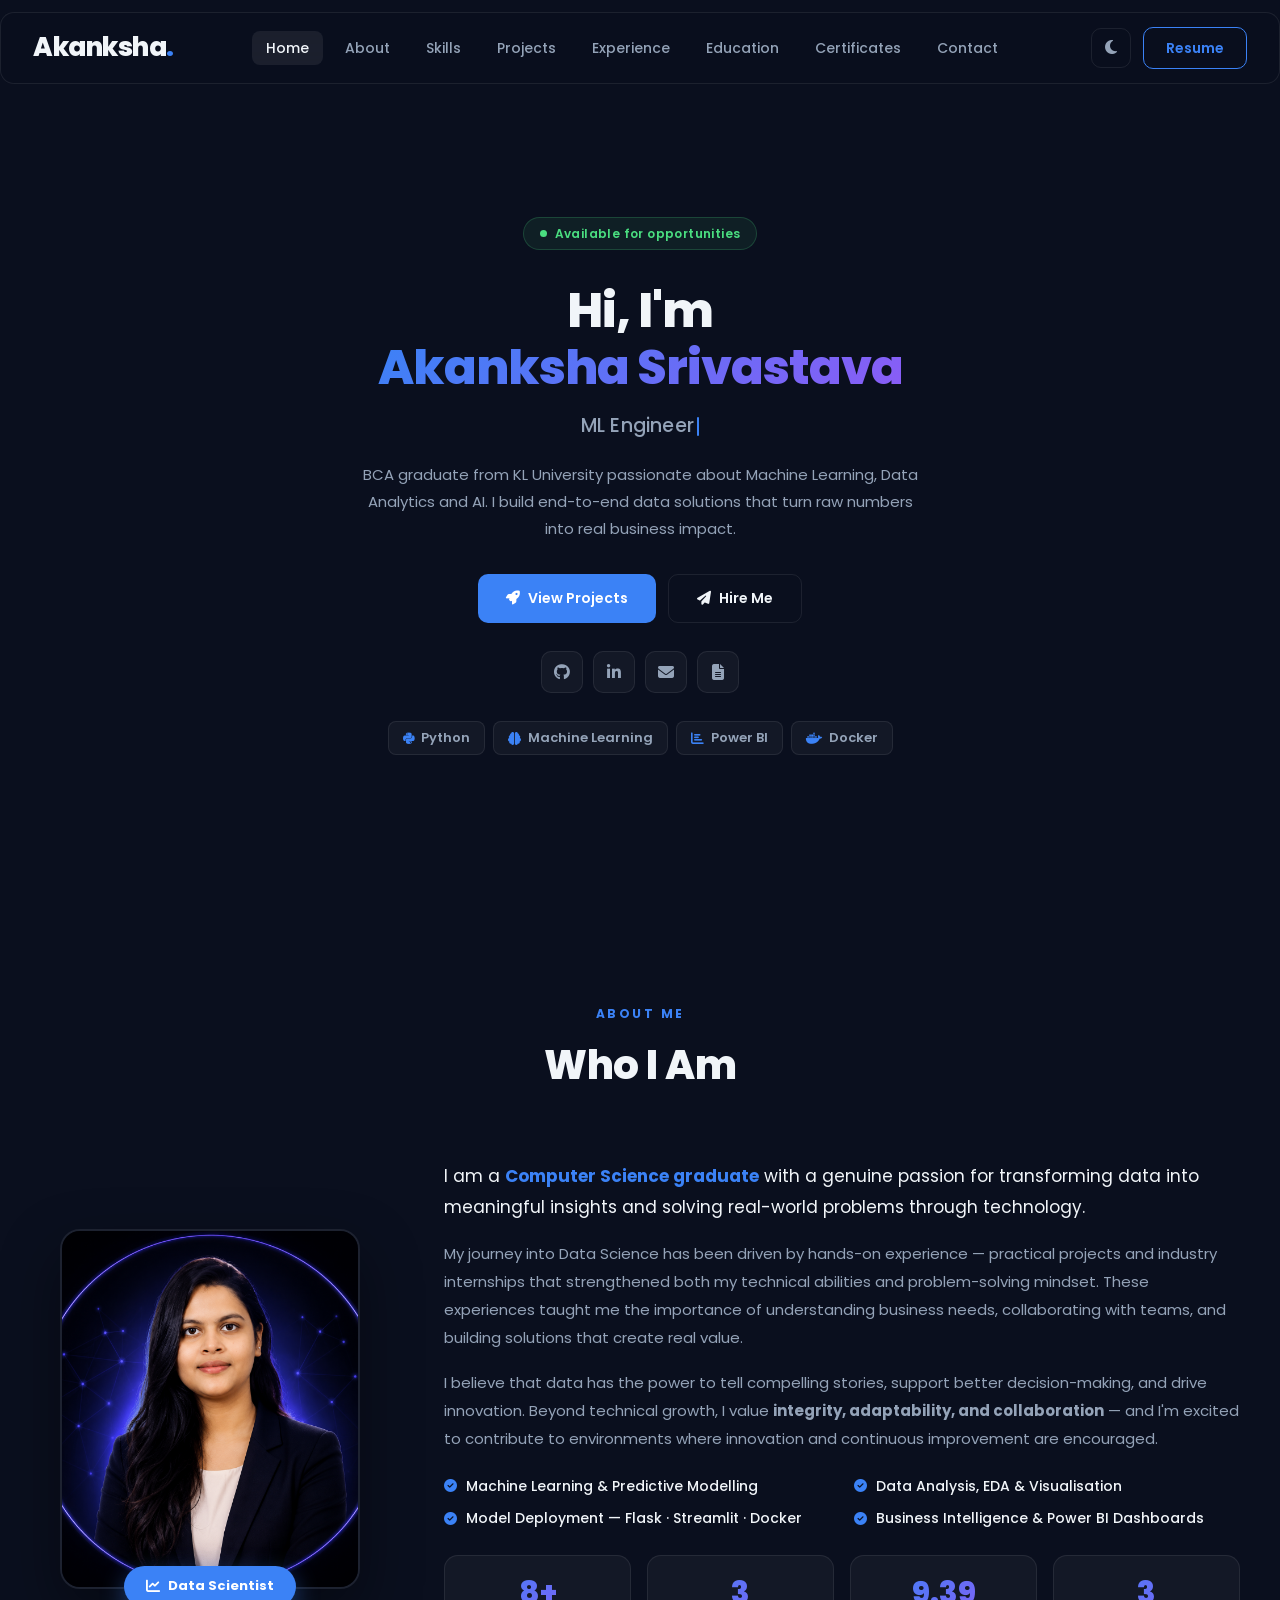
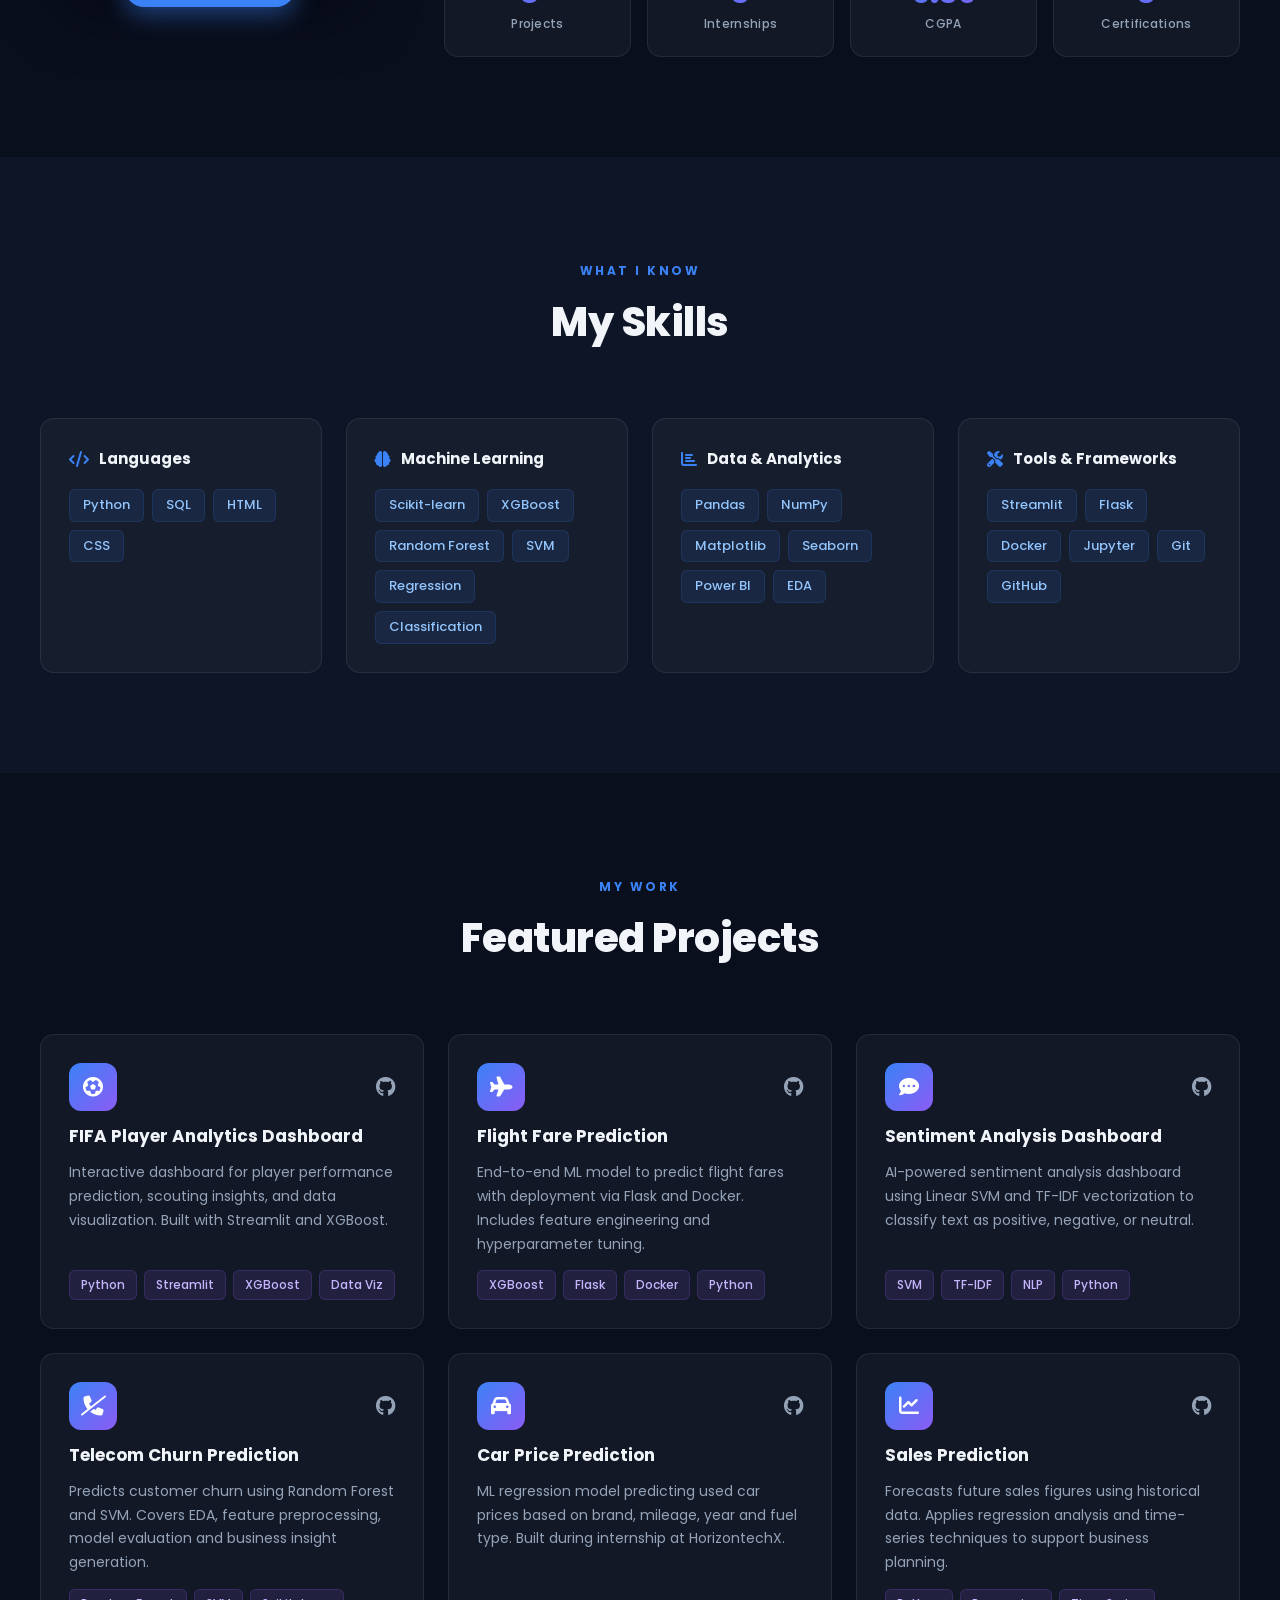
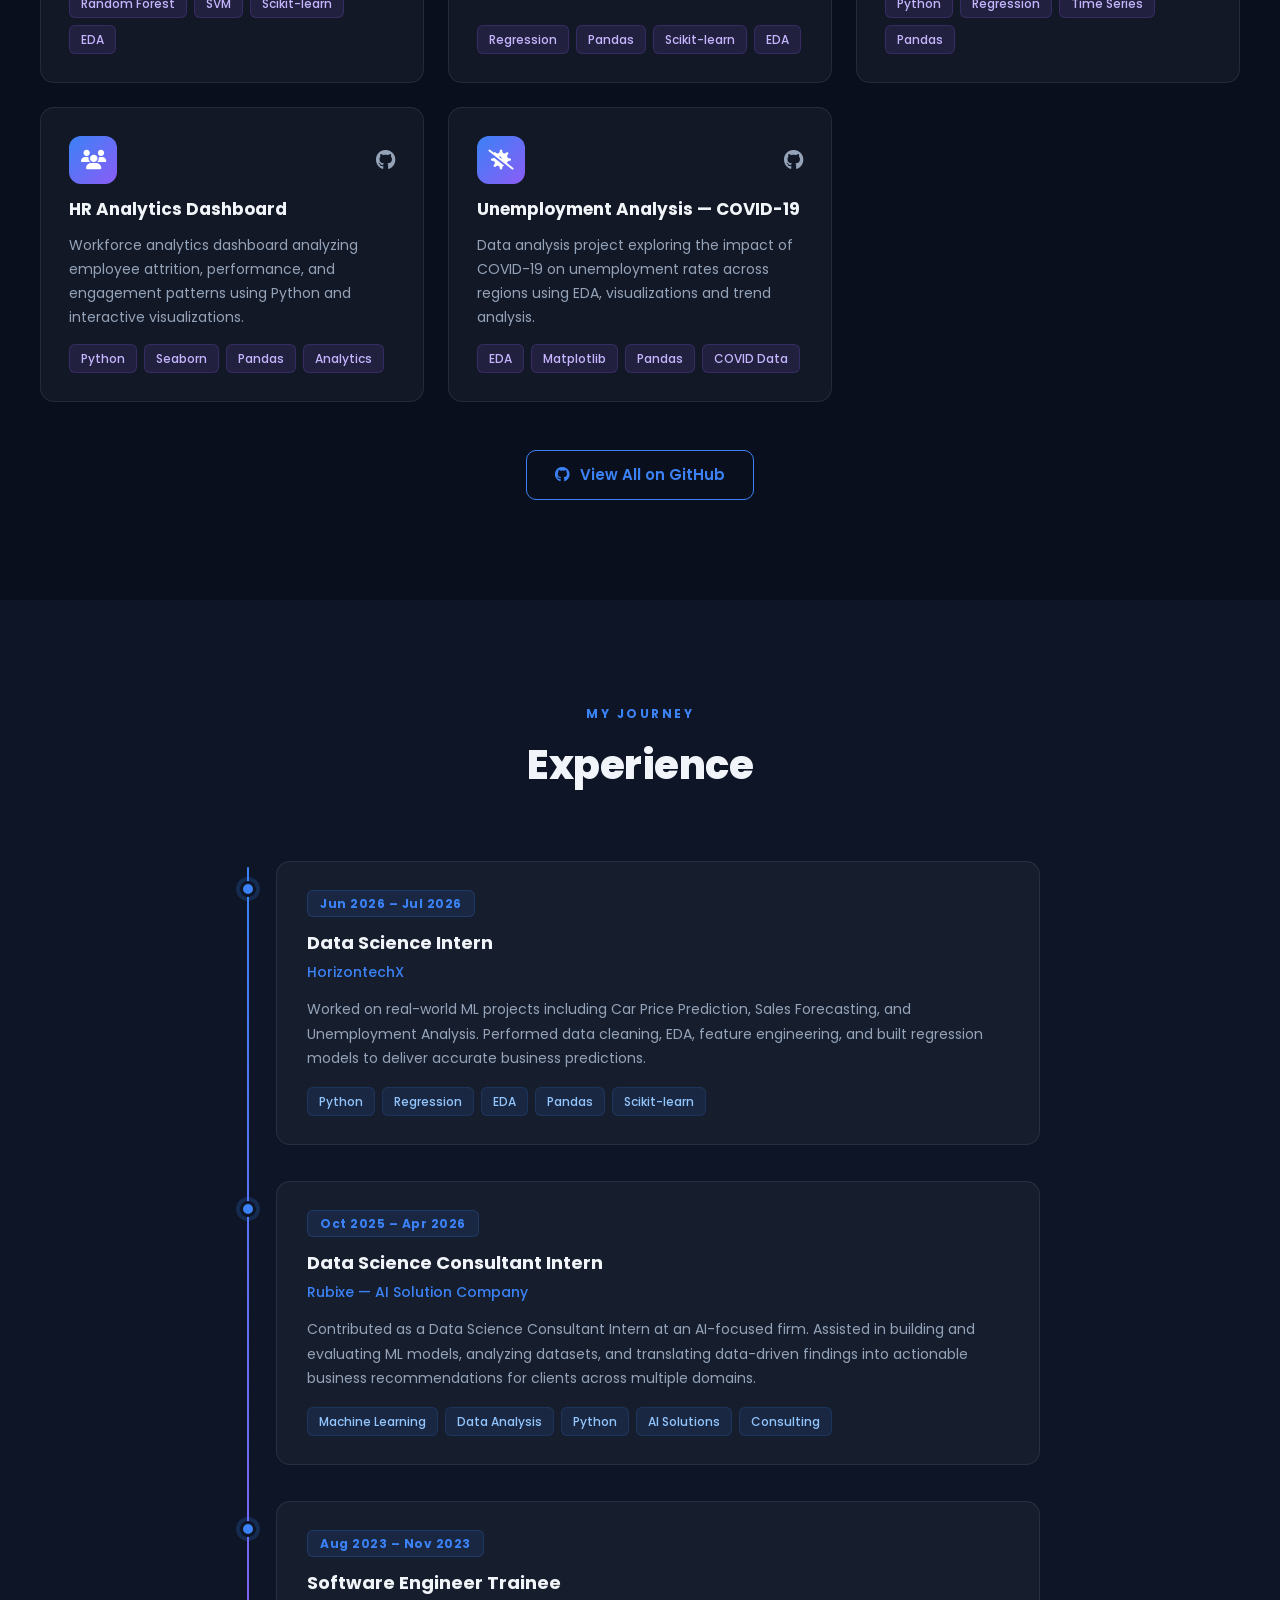
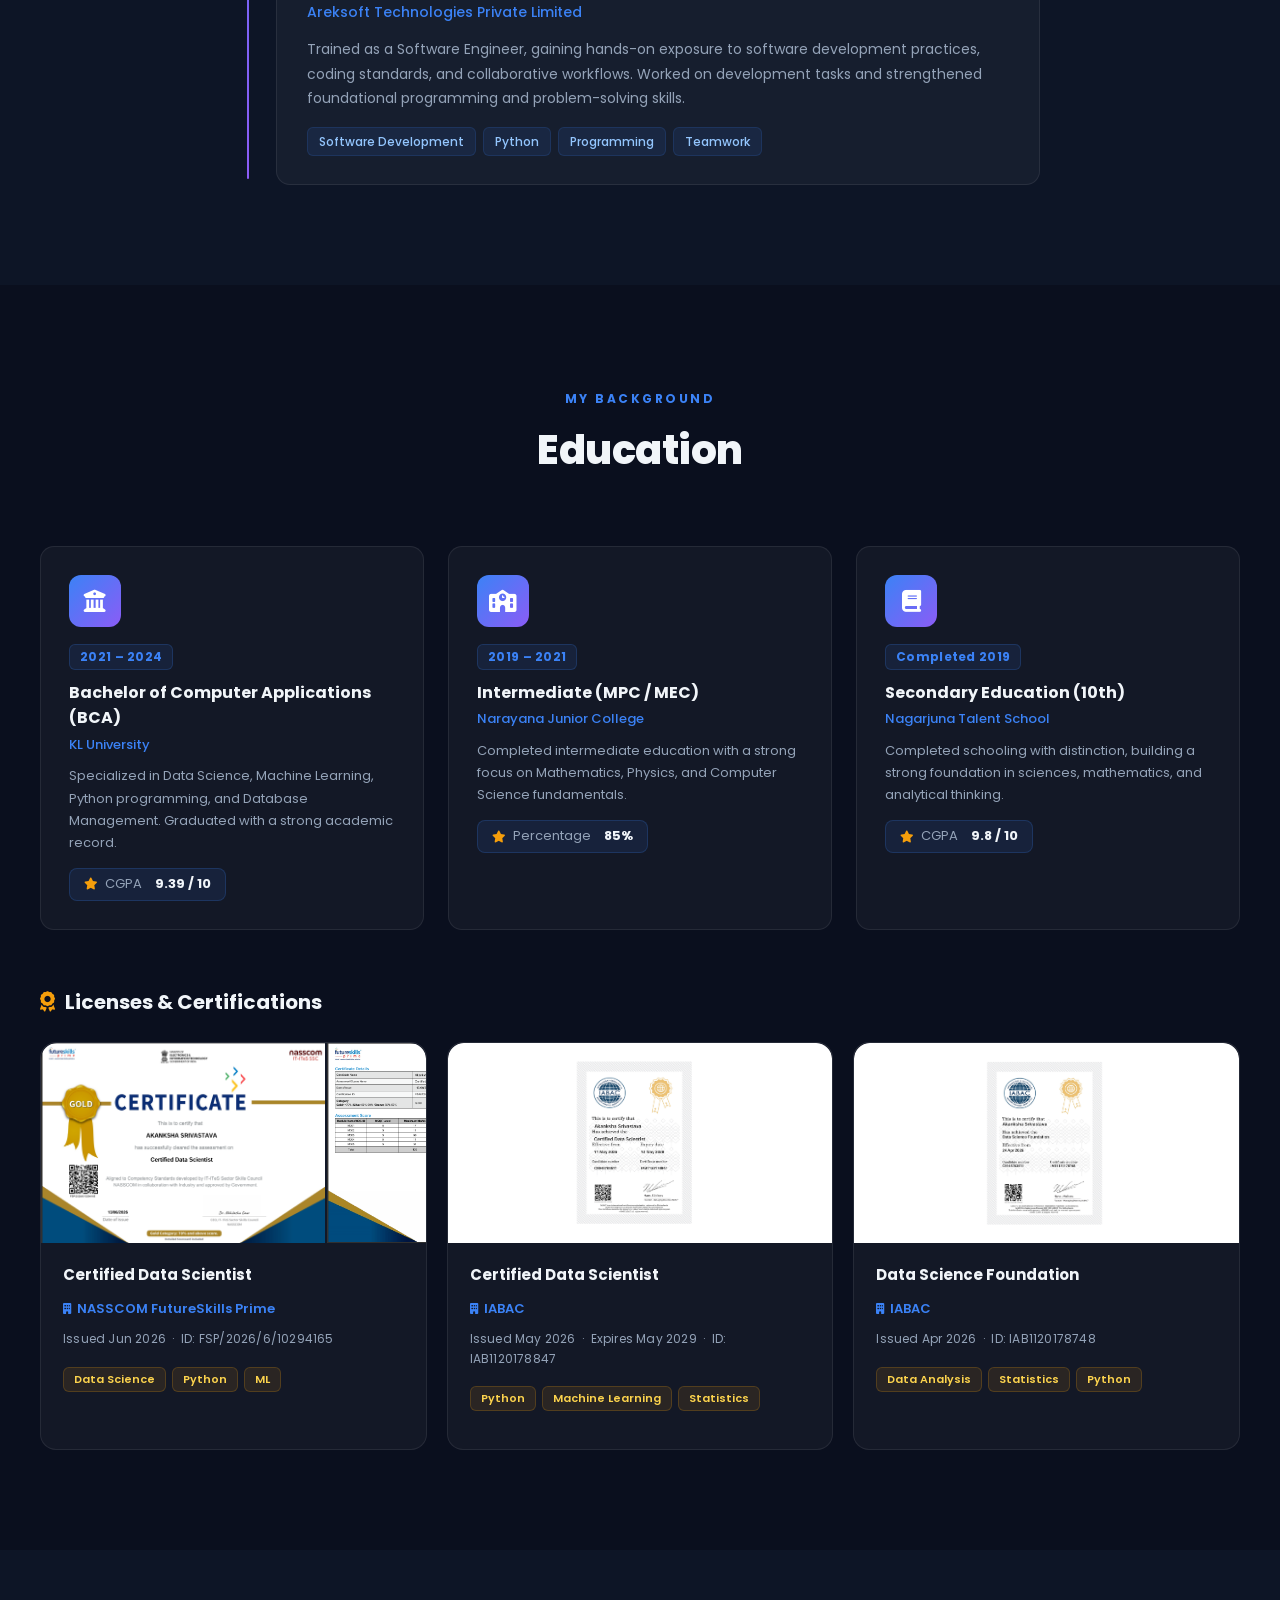
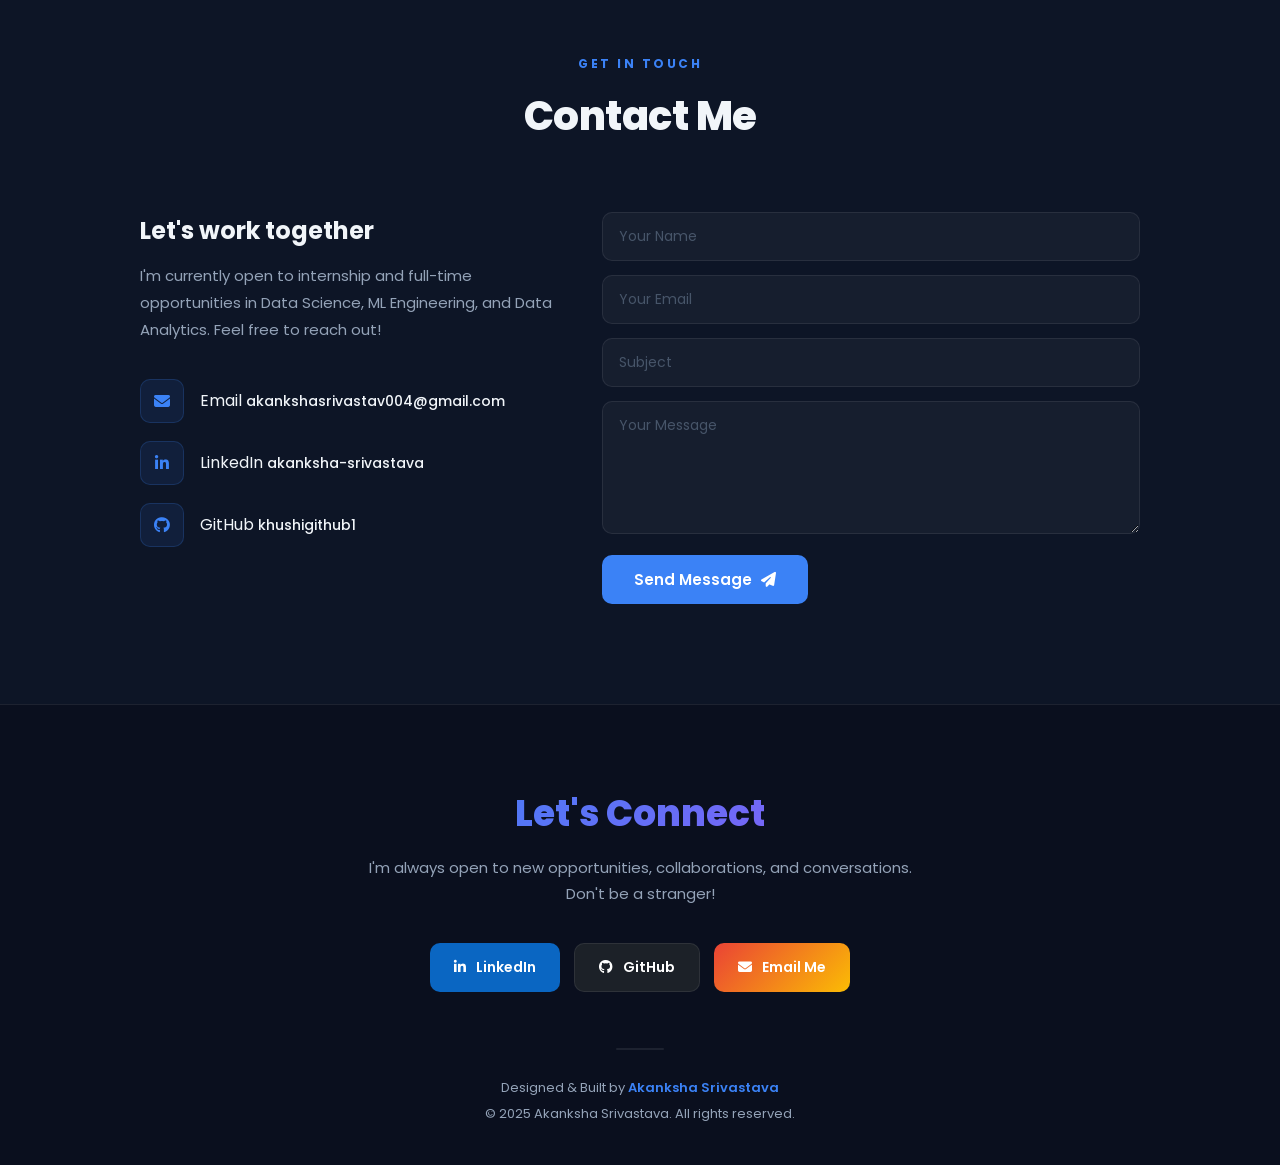
==== home.html @ 2ad1353e "Add personal portfolio website" ====
<!DOCTYPE html>
<html lang="en">

<head>
    <meta charset="UTF-8">
    <meta name="viewport" content="width=device-width, initial-scale=1.0">
    <title>Akanksha Srivastava | Portfolio</title>

    <link rel="stylesheet" href="home.css">
    <link rel="stylesheet" href="responsive.css">

    <link rel="preconnect" href="https://fonts.googleapis.com">
    <link rel="preconnect" href="https://fonts.gstatic.com" crossorigin>
    <link href="https://fonts.googleapis.com/css2?family=Poppins:wght@300;400;500;600;700;800&display=swap" rel="stylesheet">

    <link rel="stylesheet" href="https://cdnjs.cloudflare.com/ajax/libs/font-awesome/6.7.2/css/all.min.css">
</head>

<body>

<!-- ================= NAVBAR ================= -->
<header>
    <nav class="navbar" id="navbar">
        <div class="logo">
            <a href="#">Akanksha<span>.</span></a>
        </div>

        <ul class="nav-links" id="nav-links">
            <li><a href="#hero" class="nav-link">Home</a></li>
            <li><a href="#about" class="nav-link">About</a></li>
            <li><a href="#skills" class="nav-link">Skills</a></li>
            <li><a href="#projects" class="nav-link">Projects</a></li>
            <li><a href="#experience" class="nav-link">Experience</a></li>
            <li><a href="#education" class="nav-link">Education</a></li>
            <li><a href="#certificates" class="nav-link">Certificates</a></li>
            <li><a href="#contact" class="nav-link">Contact</a></li>
        </ul>

        <div class="nav-right">
            <button id="theme-btn" aria-label="Toggle theme">
                <i class="fa-solid fa-moon"></i>
            </button>
            <a href="assets/resume" class="resume-btn" download>Resume</a>
            <button class="hamburger" id="hamburger" aria-label="Open menu">
                <i class="fa-solid fa-bars"></i>
            </button>
        </div>
    </nav>
</header>

<!-- ================= HERO ================= -->
<section class="hero" id="hero">

    <div class="hero-content">
        <div class="hero-tag">
            <span class="hero-tag-dot"></span> Available for opportunities
        </div>

        <h1>Hi, I'm<br><span>Akanksha Srivastava</span></h1>

        <h2><span id="typing"></span><span class="cursor"></span></h2>

        <p class="hero-desc">
            BCA graduate from KL University passionate about Machine Learning,
            Data Analytics and AI. I build end-to-end data solutions that turn
            raw numbers into real business impact.
        </p>

        <div class="hero-buttons">
            <a href="#projects" class="btn-primary"><i class="fas fa-rocket"></i> View Projects</a>
            <a href="#contact" class="btn-secondary"><i class="fas fa-paper-plane"></i> Hire Me</a>
        </div>

        <div class="hero-social">
            <a href="https://github.com/khushigithub1" target="_blank" rel="noopener" aria-label="GitHub">
                <i class="fab fa-github"></i>
            </a>
            <a href="https://www.linkedin.com/in/akanksha-srivastava-20a43623b/" target="_blank" rel="noopener" aria-label="LinkedIn">
                <i class="fab fa-linkedin-in"></i>
            </a>
            <a href="mailto:akankshasrivastav004@gmail.com" aria-label="Email">
                <i class="fas fa-envelope"></i>
            </a>
            <a href="assets/resume" download aria-label="Resume">
                <i class="fas fa-file-alt"></i>
            </a>
        </div>

        <div class="hero-chips">
            <span><i class="fab fa-python"></i> Python</span>
            <span><i class="fas fa-brain"></i> Machine Learning</span>
            <span><i class="fas fa-chart-bar"></i> Power BI</span>
            <span><i class="fab fa-docker"></i> Docker</span>
        </div>

    </div>

</section>

<!-- ================= ABOUT ================= -->
<section class="about" id="about">
    <div class="section-title">
        <span>ABOUT ME</span>
        <h2>Who I Am</h2>
    </div>

    <div class="about-grid">

        <!-- Left — Photo -->
        <div class="about-photo-col">
            <div class="about-photo-wrap">
                <img src="professional image.png" alt="Akanksha Srivastava">
                <div class="about-photo-badge">
                    <i class="fas fa-chart-line"></i>
                    <span>Data Scientist</span>
                </div>
            </div>
        </div>

        <!-- Right — Bio + stats + traits -->
        <div class="about-right">

            <p class="about-intro">
                I am a <strong>Computer Science graduate</strong> with a genuine passion for
                transforming data into meaningful insights and solving real-world problems through technology.
            </p>

            <p class="about-bio">
                My journey into Data Science has been driven by hands-on experience — practical projects
                and industry internships that strengthened both my technical abilities and problem-solving mindset.
                These experiences taught me the importance of understanding business needs, collaborating with teams,
                and building solutions that create real value.
            </p>

            <p class="about-bio">
                I believe that data has the power to tell compelling stories, support better decision-making,
                and drive innovation. Beyond technical growth, I value <strong>integrity, adaptability,
                and collaboration</strong> — and I'm excited to contribute to environments where innovation
                and continuous improvement are encouraged.
            </p>

            <!-- What I do -->
            <ul class="about-traits">
                <li><i class="fas fa-check-circle"></i> Machine Learning &amp; Predictive Modelling</li>
                <li><i class="fas fa-check-circle"></i> Data Analysis, EDA &amp; Visualisation</li>
                <li><i class="fas fa-check-circle"></i> Model Deployment — Flask · Streamlit · Docker</li>
                <li><i class="fas fa-check-circle"></i> Business Intelligence &amp; Power BI Dashboards</li>
            </ul>

            <!-- Stats row -->
            <div class="about-stats">
                <div class="stat-card">
                    <div class="num">8+</div>
                    <div class="label">Projects</div>
                </div>
                <div class="stat-card">
                    <div class="num">3</div>
                    <div class="label">Internships</div>
                </div>
                <div class="stat-card">
                    <div class="num">9.39</div>
                    <div class="label">CGPA</div>
                </div>
                <div class="stat-card">
                    <div class="num">3</div>
                    <div class="label">Certifications</div>
                </div>
            </div>

        </div>
    </div>
</section>

<!-- ================= SKILLS ================= -->
<section class="skills" id="skills">
    <div class="section-title">
        <span>WHAT I KNOW</span>
        <h2>My Skills</h2>
    </div>

    <div class="skills-grid">

        <div class="skill-category">
            <h3><i class="fas fa-code"></i> Languages</h3>
            <div class="skill-tags">
                <span>Python</span>
                <span>SQL</span>
                <span>HTML</span>
                <span>CSS</span>
            </div>
        </div>

        <div class="skill-category">
            <h3><i class="fas fa-brain"></i> Machine Learning</h3>
            <div class="skill-tags">
                <span>Scikit-learn</span>
                <span>XGBoost</span>
                <span>Random Forest</span>
                <span>SVM</span>
                <span>Regression</span>
                <span>Classification</span>
            </div>
        </div>

        <div class="skill-category">
            <h3><i class="fas fa-chart-bar"></i> Data & Analytics</h3>
            <div class="skill-tags">
                <span>Pandas</span>
                <span>NumPy</span>
                <span>Matplotlib</span>
                <span>Seaborn</span>
                <span>Power BI</span>
                <span>EDA</span>
            </div>
        </div>

        <div class="skill-category">
            <h3><i class="fas fa-tools"></i> Tools & Frameworks</h3>
            <div class="skill-tags">
                <span>Streamlit</span>
                <span>Flask</span>
                <span>Docker</span>
                <span>Jupyter</span>
                <span>Git</span>
                <span>GitHub</span>
            </div>
        </div>

    </div>
</section>

<!-- ================= PROJECTS ================= -->
<section class="projects" id="projects">
    <div class="section-title">
        <span>MY WORK</span>
        <h2>Featured Projects</h2>
    </div>

    <div class="projects-grid">

        <!-- 1 -->
        <div class="project-card">
            <div class="project-header">
                <div class="project-icon"><i class="fas fa-futbol"></i></div>
                <div class="project-links">
                    <a href="https://github.com/khushigithub1/FIFA-Player-Analytics-Dashboard" target="_blank" rel="noopener" title="GitHub"><i class="fab fa-github"></i></a>
                </div>
            </div>
            <h3>FIFA Player Analytics Dashboard</h3>
            <p>Interactive dashboard for player performance prediction, scouting insights, and data visualization. Built with Streamlit and XGBoost.</p>
            <div class="project-tags">
                <span>Python</span><span>Streamlit</span><span>XGBoost</span><span>Data Viz</span>
            </div>
        </div>

        <!-- 2 -->
        <div class="project-card">
            <div class="project-header">
                <div class="project-icon"><i class="fas fa-plane"></i></div>
                <div class="project-links">
                    <a href="https://github.com/khushigithub1/flight-fare-prediction" target="_blank" rel="noopener" title="GitHub"><i class="fab fa-github"></i></a>
                </div>
            </div>
            <h3>Flight Fare Prediction</h3>
            <p>End-to-end ML model to predict flight fares with deployment via Flask and Docker. Includes feature engineering and hyperparameter tuning.</p>
            <div class="project-tags">
                <span>XGBoost</span><span>Flask</span><span>Docker</span><span>Python</span>
            </div>
        </div>

        <!-- 3 -->
        <div class="project-card">
            <div class="project-header">
                <div class="project-icon"><i class="fas fa-comment-dots"></i></div>
                <div class="project-links">
                    <a href="https://github.com/khushigithub1/sentiment-analysis-dashboard" target="_blank" rel="noopener" title="GitHub"><i class="fab fa-github"></i></a>
                </div>
            </div>
            <h3>Sentiment Analysis Dashboard</h3>
            <p>AI-powered sentiment analysis dashboard using Linear SVM and TF-IDF vectorization to classify text as positive, negative, or neutral.</p>
            <div class="project-tags">
                <span>SVM</span><span>TF-IDF</span><span>NLP</span><span>Python</span>
            </div>
        </div>

        <!-- 4 -->
        <div class="project-card">
            <div class="project-header">
                <div class="project-icon"><i class="fas fa-phone-slash"></i></div>
                <div class="project-links">
                    <a href="https://github.com/khushigithub1/telecom-churn-prediction" target="_blank" rel="noopener" title="GitHub"><i class="fab fa-github"></i></a>
                </div>
            </div>
            <h3>Telecom Churn Prediction</h3>
            <p>Predicts customer churn using Random Forest and SVM. Covers EDA, feature preprocessing, model evaluation and business insight generation.</p>
            <div class="project-tags">
                <span>Random Forest</span><span>SVM</span><span>Scikit-learn</span><span>EDA</span>
            </div>
        </div>

        <!-- 5 -->
        <div class="project-card">
            <div class="project-header">
                <div class="project-icon"><i class="fas fa-car"></i></div>
                <div class="project-links">
                    <a href="https://github.com/khushigithub1/horizontechx_Car-Price-Prediction" target="_blank" rel="noopener" title="GitHub"><i class="fab fa-github"></i></a>
                </div>
            </div>
            <h3>Car Price Prediction</h3>
            <p>ML regression model predicting used car prices based on brand, mileage, year and fuel type. Built during internship at HorizontechX.</p>
            <div class="project-tags">
                <span>Regression</span><span>Pandas</span><span>Scikit-learn</span><span>EDA</span>
            </div>
        </div>

        <!-- 6 -->
        <div class="project-card">
            <div class="project-header">
                <div class="project-icon"><i class="fas fa-chart-line"></i></div>
                <div class="project-links">
                    <a href="https://github.com/khushigithub1/horizontechx_tasks_Sales_Prediction" target="_blank" rel="noopener" title="GitHub"><i class="fab fa-github"></i></a>
                </div>
            </div>
            <h3>Sales Prediction</h3>
            <p>Forecasts future sales figures using historical data. Applies regression analysis and time-series techniques to support business planning.</p>
            <div class="project-tags">
                <span>Python</span><span>Regression</span><span>Time Series</span><span>Pandas</span>
            </div>
        </div>

        <!-- 7 -->
        <div class="project-card">
            <div class="project-header">
                <div class="project-icon"><i class="fas fa-users"></i></div>
                <div class="project-links">
                    <a href="https://github.com/khushigithub1/Human-hr-analytics-dashboard" target="_blank" rel="noopener" title="GitHub"><i class="fab fa-github"></i></a>
                </div>
            </div>
            <h3>HR Analytics Dashboard</h3>
            <p>Workforce analytics dashboard analyzing employee attrition, performance, and engagement patterns using Python and interactive visualizations.</p>
            <div class="project-tags">
                <span>Python</span><span>Seaborn</span><span>Pandas</span><span>Analytics</span>
            </div>
        </div>

        <!-- 8 -->
        <div class="project-card">
            <div class="project-header">
                <div class="project-icon"><i class="fas fa-virus-slash"></i></div>
                <div class="project-links">
                    <a href="https://github.com/khushigithub1/horizontechx_Unemployment-Analysis-COVID" target="_blank" rel="noopener" title="GitHub"><i class="fab fa-github"></i></a>
                </div>
            </div>
            <h3>Unemployment Analysis — COVID-19</h3>
            <p>Data analysis project exploring the impact of COVID-19 on unemployment rates across regions using EDA, visualizations and trend analysis.</p>
            <div class="project-tags">
                <span>EDA</span><span>Matplotlib</span><span>Pandas</span><span>COVID Data</span>
            </div>
        </div>

    </div>

    <div class="projects-cta">
        <a href="https://github.com/khushigithub1" target="_blank" rel="noopener" class="btn-outline">
            <i class="fab fa-github"></i> View All on GitHub
        </a>
    </div>
</section>

<!-- ================= EXPERIENCE ================= -->
<section class="experience" id="experience">
    <div class="section-title">
        <span>MY JOURNEY</span>
        <h2>Experience</h2>
    </div>
    <div class="inner">
        <div class="timeline">

            <!-- Role 1 — Most Recent -->
            <div class="timeline-item">
                <div class="timeline-dot"></div>
                <div class="timeline-card">
                    <span class="timeline-date">Jun 2026 – Jul 2026</span>
                    <h3>Data Science Intern</h3>
                    <h4>HorizontechX</h4>
                    <p>
                        Worked on real-world ML projects including Car Price Prediction, Sales Forecasting,
                        and Unemployment Analysis. Performed data cleaning, EDA, feature engineering,
                        and built regression models to deliver accurate business predictions.
                    </p>
                    <div class="timeline-tags">
                        <span>Python</span>
                        <span>Regression</span>
                        <span>EDA</span>
                        <span>Pandas</span>
                        <span>Scikit-learn</span>
                    </div>
                </div>
            </div>

            <!-- Role 2 -->
            <div class="timeline-item">
                <div class="timeline-dot"></div>
                <div class="timeline-card">
                    <span class="timeline-date">Oct 2025 – Apr 2026</span>
                    <h3>Data Science Consultant Intern</h3>
                    <h4>Rubixe — AI Solution Company</h4>
                    <p>
                        Contributed as a Data Science Consultant Intern at an AI-focused firm.
                        Assisted in building and evaluating ML models, analyzing datasets,
                        and translating data-driven findings into actionable business recommendations
                        for clients across multiple domains.
                    </p>
                    <div class="timeline-tags">
                        <span>Machine Learning</span>
                        <span>Data Analysis</span>
                        <span>Python</span>
                        <span>AI Solutions</span>
                        <span>Consulting</span>
                    </div>
                </div>
            </div>

            <!-- Role 3 -->
            <div class="timeline-item">
                <div class="timeline-dot"></div>
                <div class="timeline-card">
                    <span class="timeline-date">Aug 2023 – Nov 2023</span>
                    <h3>Software Engineer Trainee</h3>
                    <h4>Areksoft Technologies Private Limited</h4>
                    <p>
                        Trained as a Software Engineer, gaining hands-on exposure to software
                        development practices, coding standards, and collaborative workflows.
                        Worked on development tasks and strengthened foundational programming
                        and problem-solving skills.
                    </p>
                    <div class="timeline-tags">
                        <span>Software Development</span>
                        <span>Python</span>
                        <span>Programming</span>
                        <span>Teamwork</span>
                    </div>
                </div>
            </div>

        </div><!-- end timeline -->
    </div><!-- end inner -->
</section>
<section class="education" id="education">
    <div class="section-title">
        <span>MY BACKGROUND</span>
        <h2>Education</h2>
    </div>

    <div class="edu-grid">

        <!-- KL University -->
        <div class="edu-card">
            <div class="edu-icon"><i class="fas fa-university"></i></div>
            <div class="edu-info">
                <span class="edu-year">2021 – 2024</span>
                <h3>Bachelor of Computer Applications (BCA)</h3>
                <h4>KL University</h4>
                <p>Specialized in Data Science, Machine Learning, Python programming, and Database Management. Graduated with a strong academic record.</p>
                <div class="edu-score">
                    <i class="fas fa-star"></i> CGPA &nbsp;<strong>9.39 / 10</strong>
                </div>
            </div>
        </div>

        <!-- Narayana Junior College -->
        <div class="edu-card">
            <div class="edu-icon"><i class="fas fa-school"></i></div>
            <div class="edu-info">
                <span class="edu-year">2019 – 2021</span>
                <h3>Intermediate (MPC / MEC)</h3>
                <h4>Narayana Junior College</h4>
                <p>Completed intermediate education with a strong focus on Mathematics, Physics, and Computer Science fundamentals.</p>
                <div class="edu-score">
                    <i class="fas fa-star"></i> Percentage &nbsp;<strong>85%</strong>
                </div>
            </div>
        </div>

        <!-- School -->
        <div class="edu-card">
            <div class="edu-icon"><i class="fas fa-book"></i></div>
            <div class="edu-info">
                <span class="edu-year">Completed 2019</span>
                <h3>Secondary Education (10th)</h3>
                <h4>Nagarjuna Talent School</h4>
                <p>Completed schooling with distinction, building a strong foundation in sciences, mathematics, and analytical thinking.</p>
                <div class="edu-score">
                    <i class="fas fa-star"></i> CGPA &nbsp;<strong>9.8 / 10</strong>
                </div>
            </div>
        </div>

    </div>

    <!-- Certificates Sub-section -->
    <div class="cert-section" id="certificates">
        <h3 class="cert-heading"><i class="fas fa-award"></i> Licenses &amp; Certifications</h3>
        <div class="cert-grid">

            <!-- Cert 1 — NASSCOM (2 images) -->
            <div class="cert-card cert-img-card">
                <div class="cert-images">
                    <img src="assets/Nasscom Certificate -1.png" alt="NASSCOM Certificate page 1" loading="lazy">
                    <img src="assets/Nasscom Certificate - 2.png" alt="NASSCOM Certificate page 2" loading="lazy">
                </div>
                <div class="cert-info">
                    <h4>Certified Data Scientist</h4>
                    <p class="cert-issuer"><i class="fas fa-building"></i> NASSCOM FutureSkills Prime</p>
                    <p class="cert-meta">Issued Jun 2026 &nbsp;·&nbsp; ID: FSP/2026/6/10294165</p>
                    <div class="cert-skills">
                        <span>Data Science</span><span>Python</span><span>ML</span>
                    </div>
                </div>
            </div>

        <!-- Cert 2 — IABAC Certified Data Scientist -->
        <div class="cert-card cert-img-card">
            <div class="cert-images cert-images--single cert-images--white">
                <img src="assets/Certified Data Scientists.png" alt="IABAC Certified Data Scientist" loading="lazy">
            </div>
            <div class="cert-info">
                <h4>Certified Data Scientist</h4>
                <p class="cert-issuer"><i class="fas fa-building"></i> IABAC</p>
                <p class="cert-meta">Issued May 2026 &nbsp;·&nbsp; Expires May 2029 &nbsp;·&nbsp; ID: IAB1120178847</p>
                <div class="cert-skills">
                    <span>Python</span><span>Machine Learning</span><span>Statistics</span>
                </div>
            </div>
        </div>

        <!-- Cert 3 — IABAC Data Science Foundation -->
        <div class="cert-card cert-img-card">
            <div class="cert-images cert-images--single cert-images--white">
                <img src="assets/data science foundation.png" alt="IABAC Data Science Foundation" loading="lazy">
            </div>
            <div class="cert-info">
                <h4>Data Science Foundation</h4>
                <p class="cert-issuer"><i class="fas fa-building"></i> IABAC</p>
                <p class="cert-meta">Issued Apr 2026 &nbsp;·&nbsp; ID: IAB1120178748</p>
                <div class="cert-skills">
                    <span>Data Analysis</span><span>Statistics</span><span>Python</span>
                </div>
            </div>
        </div>

        </div>
    </div>

    <!-- Lightbox overlay -->
    <div class="lightbox" id="lightbox" role="dialog" aria-modal="true" aria-label="Certificate preview">
        <button class="lightbox-close" id="lightboxClose" aria-label="Close"><i class="fas fa-times"></i></button>
        <img id="lightboxImg" src="" alt="Certificate full view">
    </div>

</section>

<!-- ================= CONTACT ================= -->
<section class="contact" id="contact">
    <div class="section-title">
        <span>GET IN TOUCH</span>
        <h2>Contact Me</h2>
    </div>

    <div class="contact-wrapper">

        <div class="contact-info">
            <h3>Let's work together</h3>
            <p>I'm currently open to internship and full-time opportunities in Data Science, ML Engineering, and Data Analytics. Feel free to reach out!</p>

            <div class="contact-items">
                <div class="contact-item">
                    <div class="contact-icon"><i class="fas fa-envelope"></i></div>
                    <div>
                        <span>Email</span>
                        <a href="mailto:akankshasrivastav004@gmail.com">akankshasrivastav004@gmail.com</a>
                    </div>
                </div>
                <div class="contact-item">
                    <div class="contact-icon"><i class="fab fa-linkedin-in"></i></div>
                    <div>
                        <span>LinkedIn</span>
                        <a href="https://www.linkedin.com/in/akanksha-srivastava-20a43623b/" target="_blank" rel="noopener">akanksha-srivastava</a>
                    </div>
                </div>
                <div class="contact-item">
                    <div class="contact-icon"><i class="fab fa-github"></i></div>
                    <div>
                        <span>GitHub</span>
                        <a href="https://github.com/khushigithub1" target="_blank" rel="noopener">khushigithub1</a>
                    </div>
                </div>
            </div>
        </div>

        <form class="contact-form" id="contact-form">
            <div class="form-group">
                <input type="text" id="name" placeholder="Your Name" required autocomplete="name">
            </div>
            <div class="form-group">
                <input type="email" id="email" placeholder="Your Email" required autocomplete="email">
            </div>
            <div class="form-group">
                <input type="text" id="subject" placeholder="Subject" required>
            </div>
            <div class="form-group">
                <textarea id="message" rows="5" placeholder="Your Message" required></textarea>
            </div>
            <button type="submit" class="btn-primary send-btn">
                Send Message <i class="fas fa-paper-plane"></i>
            </button>
        </form>

    </div>
</section>

<!-- ================= FOOTER ================= -->
<footer class="footer">

    <div class="footer-connect">
        <h2>Let's Connect</h2>
        <p>I'm always open to new opportunities, collaborations, and conversations. Don't be a stranger!</p>
        <div class="footer-social">
            <a href="https://www.linkedin.com/in/akanksha-srivastava-20a43623b/" target="_blank" rel="noopener" class="footer-social-btn linkedin" aria-label="LinkedIn">
                <i class="fab fa-linkedin-in"></i>
                <span>LinkedIn</span>
            </a>
            <a href="https://github.com/khushigithub1" target="_blank" rel="noopener" class="footer-social-btn github" aria-label="GitHub">
                <i class="fab fa-github"></i>
                <span>GitHub</span>
            </a>
            <a href="mailto:akankshasrivastav004@gmail.com" class="footer-social-btn email" aria-label="Email">
                <i class="fas fa-envelope"></i>
                <span>Email Me</span>
            </a>
        </div>
    </div>

    <div class="footer-divider"></div>

    <div class="footer-bottom">
        <p>Designed &amp; Built by <span>Akanksha Srivastava</span></p>
        <p class="footer-copy">&copy; 2025 Akanksha Srivastava. All rights reserved.</p>
    </div>

</footer>

<!-- Back to top -->
<button class="back-to-top" id="backToTop" aria-label="Back to top">
    <i class="fas fa-chevron-up"></i>
</button>

<script src="home.js"></script>
</body>
</html>
---- home.css ----
/* ============================================================
   PORTFOLIO — home.css
   Clean, professional, lag-free
   ============================================================ */

/* ---- Variables ---- */
:root {
  --bg:        #0A0F1E;
  --bg2:       #0D1526;
  --card:      rgba(255,255,255,0.04);
  --border:    rgba(255,255,255,0.08);
  --blue:      #3B82F6;
  --violet:    #8B5CF6;
  --text:      #F1F5F9;
  --muted:     #94A3B8;
  --nav-h:     72px;
}

/* ---- Reset ---- */
*, *::before, *::after {
  margin: 0;
  padding: 0;
  box-sizing: border-box;
}

html { scroll-behavior: smooth; }

body {
  font-family: 'Poppins', sans-serif;
  background: var(--bg);
  color: var(--text);
  line-height: 1.6;
  overflow-x: hidden;
}

a { text-decoration: none; color: inherit; }
ul { list-style: none; }
img { max-width: 100%; display: block; }
button { font-family: inherit; }

/* ============================================================
   NAVBAR
   ============================================================ */
header {
  position: fixed;
  top: 0;
  left: 0;
  width: 100%;
  z-index: 1000;
}

.navbar {
  display: flex;
  align-items: center;
  justify-content: space-between;
  height: var(--nav-h);
  max-width: 1280px;
  margin: 12px auto;
  padding: 0 32px;
  background: rgba(10,15,30,0.75);
  border: 1px solid var(--border);
  border-radius: 14px;
  backdrop-filter: blur(16px);
  -webkit-backdrop-filter: blur(16px);
  transition: margin 0.3s, border-radius 0.3s, box-shadow 0.3s;
}

.navbar.scrolled {
  margin: 0 auto;
  border-radius: 0;
  box-shadow: 0 2px 20px rgba(0,0,0,0.4);
}

.logo a {
  font-size: 26px;
  font-weight: 800;
  letter-spacing: -0.5px;
  color: var(--text);
}
.logo span { color: var(--blue); }

.nav-links {
  display: flex;
  align-items: center;
  gap: 8px;
}

.nav-links a {
  padding: 7px 14px;
  border-radius: 8px;
  font-size: 14px;
  font-weight: 500;
  color: var(--muted);
  transition: color 0.2s, background 0.2s;
}
.nav-links a:hover,
.nav-links a.active {
  color: var(--text);
  background: rgba(255,255,255,0.07);
}

.nav-right {
  display: flex;
  align-items: center;
  gap: 12px;
}

#theme-btn {
  width: 40px;
  height: 40px;
  border-radius: 10px;
  border: 1px solid var(--border);
  background: transparent;
  color: var(--muted);
  font-size: 16px;
  cursor: pointer;
  transition: color 0.2s, background 0.2s;
}
#theme-btn:hover { background: var(--card); color: var(--text); }

.resume-btn {
  padding: 9px 22px;
  border-radius: 10px;
  border: 1px solid var(--blue);
  color: var(--blue);
  font-size: 14px;
  font-weight: 600;
  transition: background 0.2s, color 0.2s;
}
.resume-btn:hover {
  background: var(--blue);
  color: #fff;
}

.hamburger {
  display: none;
  width: 40px;
  height: 40px;
  border-radius: 10px;
  border: 1px solid var(--border);
  background: transparent;
  color: var(--text);
  font-size: 18px;
  cursor: pointer;
  align-items: center;
  justify-content: center;
}

/* ============================================================
   HERO
   ============================================================ */
.hero {
  min-height: 100vh;
  max-width: 780px;
  margin: 0 auto;
  padding: calc(var(--nav-h) + 80px) 32px 80px;
  display: flex;
  flex-direction: column;
  justify-content: center;
  align-items: center;
  text-align: center;
}

.hero-content {
  display: flex;
  flex-direction: column;
  align-items: center;
  gap: 0;
}

.hero-content { display: flex; flex-direction: column; gap: 0; }

/* Available badge */
.hero-tag {
  display: inline-flex;
  align-items: center;
  gap: 8px;
  font-size: 12px;
  font-weight: 600;
  letter-spacing: 0.4px;
  color: #4ADE80;
  background: rgba(74,222,128,0.08);
  border: 1px solid rgba(74,222,128,0.2);
  padding: 6px 16px;
  border-radius: 50px;
  margin-bottom: 32px;
}
.hero-tag-dot {
  width: 7px;
  height: 7px;
  border-radius: 50%;
  background: #4ADE80;
  animation: pulse-dot 2s ease infinite;
  flex-shrink: 0;
}
@keyframes pulse-dot {
  0%, 100% { opacity: 1; transform: scale(1); }
  50%       { opacity: 0.4; transform: scale(0.75); }
}

/* Name */
.hero h1 {
  font-size: clamp(28px, 4vw, 48px);
  font-weight: 800;
  line-height: 1.2;
  letter-spacing: -1px;
  margin-bottom: 14px;
  color: var(--text);
  max-width: 700px;
}
.hero h1 span {
  background: linear-gradient(135deg, var(--blue) 0%, var(--violet) 100%);
  -webkit-background-clip: text;
  -webkit-text-fill-color: transparent;
  background-clip: text;
}

/* Typing role */
.hero h2 {
  font-size: clamp(15px, 1.8vw, 19px);
  font-weight: 500;
  color: var(--muted);
  margin-bottom: 20px;
  min-height: 30px;
  letter-spacing: 0.2px;
}

.cursor {
  display: inline-block;
  width: 2px;
  height: 1em;
  background: var(--blue);
  border-radius: 2px;
  margin-left: 3px;
  vertical-align: middle;
  animation: blink 0.85s step-end infinite;
}
@keyframes blink { 50% { opacity: 0; } }

/* Desc */
.hero-desc {
  font-size: 15px;
  color: var(--muted);
  line-height: 1.8;
  max-width: 560px;
  margin-bottom: 32px;
}

/* Buttons */
.hero-buttons {
  display: flex;
  flex-wrap: wrap;
  justify-content: center;
  gap: 12px;
  margin-bottom: 28px;
}

.btn-primary {
  display: inline-flex;
  align-items: center;
  gap: 8px;
  padding: 12px 28px;
  border-radius: 10px;
  background: var(--blue);
  color: #fff;
  font-weight: 600;
  font-size: 14px;
  border: none;
  cursor: pointer;
  transition: background 0.2s, transform 0.2s, box-shadow 0.2s;
}
.btn-primary:hover {
  background: #2563EB;
  transform: translateY(-2px);
  box-shadow: 0 10px 28px rgba(59,130,246,0.4);
}

.btn-secondary {
  display: inline-flex;
  align-items: center;
  gap: 8px;
  padding: 12px 28px;
  border-radius: 10px;
  border: 1.5px solid var(--border);
  color: var(--text);
  font-weight: 600;
  font-size: 14px;
  background: transparent;
  transition: border-color 0.2s, background 0.2s, transform 0.2s;
}
.btn-secondary:hover {
  border-color: var(--blue);
  background: rgba(59,130,246,0.08);
  transform: translateY(-2px);
}

/* Social icons */
.hero-social {
  display: flex;
  justify-content: center;
  gap: 10px;
  margin-bottom: 28px;
}
.hero-social a {
  width: 42px;
  height: 42px;
  border-radius: 10px;
  border: 1px solid var(--border);
  background: var(--card);
  color: var(--muted);
  font-size: 16px;
  display: flex;
  align-items: center;
  justify-content: center;
  transition: color 0.2s, border-color 0.2s, background 0.2s, transform 0.2s;
}
.hero-social a:hover {
  color: var(--blue);
  border-color: var(--blue);
  background: rgba(59,130,246,0.1);
  transform: translateY(-3px);
}

/* Tech chips */
.hero-chips {
  display: flex;
  flex-wrap: wrap;
  justify-content: center;
  gap: 8px;
}
.hero-chips span {
  display: inline-flex;
  align-items: center;
  gap: 7px;
  font-size: 13px;
  font-weight: 600;
  color: var(--muted);
  background: var(--card);
  border: 1px solid var(--border);
  padding: 6px 14px;
  border-radius: 8px;
}
.hero-chips span i { color: var(--blue); font-size: 13px; }

/* ---- Image side ---- */
.hero-image {
  display: flex;
  justify-content: center;
  align-items: center;
  padding: 0 60px;
}

.hero-img-wrap {
  position: relative;
  width: 400px;
  height: 460px;
}

.hero-img-wrap img {
  width: 100%;
  height: 100%;
  object-fit: cover;
  object-position: top;
  border-radius: 28px;
  display: block;
  border: 2px solid rgba(59,130,246,0.3);
  box-shadow: 0 32px 80px rgba(0,0,0,0.5);
}

.hero-img-ring {
  position: absolute;
  inset: -12px;
  border-radius: 36px;
  border: 1.5px dashed rgba(59,130,246,0.2);
  pointer-events: none;
}

/* floating stat badges */
.hero-stat-badge {
  position: absolute;
  display: flex;
  align-items: center;
  gap: 12px;
  background: rgba(13,21,38,0.92);
  border: 1px solid var(--border);
  backdrop-filter: blur(12px);
  border-radius: 14px;
  padding: 12px 18px;
  white-space: nowrap;
  box-shadow: 0 8px 32px rgba(0,0,0,0.35);
}
.hero-stat-badge i {
  font-size: 20px;
  color: var(--blue);
  width: 36px;
  height: 36px;
  border-radius: 10px;
  background: rgba(59,130,246,0.12);
  display: flex;
  align-items: center;
  justify-content: center;
  flex-shrink: 0;
}
.hero-stat-badge strong {
  display: block;
  font-size: 15px;
  font-weight: 700;
  color: var(--text);
  line-height: 1.2;
}
.hero-stat-badge span {
  display: block;
  font-size: 11px;
  color: var(--muted);
  font-weight: 500;
}

.hero-stat-top    { top: 40px;    left: -170px; }
.hero-stat-bottom { bottom: 60px; right: -170px; }

/* legacy selector kept for safety */
.image-circle {
  width: 380px;
  height: 380px;
  border-radius: 50%;
  overflow: hidden;
  border: 3px solid rgba(59,130,246,0.4);
  box-shadow: 0 0 0 10px rgba(59,130,246,0.06), 0 24px 60px rgba(0,0,0,0.4);
}
.image-circle img { width: 100%; height: 100%; object-fit: cover; }

/* ============================================================
   SECTION SHARED
   ============================================================ */
section {
  padding: 100px 40px;
  max-width: 1280px;
  margin: 0 auto;
}

.section-label {
  display: inline-block;
  font-size: 12px;
  font-weight: 700;
  letter-spacing: 2px;
  text-transform: uppercase;
  color: var(--blue);
  margin-bottom: 12px;
}

.section-title {
  text-align: center;
  margin-bottom: 64px;
}
.section-title span {
  display: inline-block;
  font-size: 12px;
  font-weight: 700;
  letter-spacing: 2.5px;
  text-transform: uppercase;
  color: var(--blue);
  margin-bottom: 10px;
}
.section-title h2 {
  font-size: clamp(28px, 4vw, 40px);
  font-weight: 800;
  letter-spacing: -0.5px;
}
.section-title h2 span {
  background: linear-gradient(135deg, var(--blue), var(--violet));
  -webkit-background-clip: text;
  -webkit-text-fill-color: transparent;
  background-clip: text;
}

/* ============================================================
   ABOUT
   ============================================================ */
.about { padding: 100px 40px; }

.about-grid {
  display: grid;
  grid-template-columns: 340px 1fr;
  gap: 64px;
  align-items: center;
}

/* ---- Photo column ---- */
.about-photo-col {
  display: flex;
  justify-content: center;
}

.about-photo-wrap {
  position: relative;
  width: 300px;
  flex-shrink: 0;
}

.about-photo-wrap img {
  width: 100%;
  height: 360px;
  object-fit: cover;
  object-position: top;
  border-radius: 20px;
  display: block;
  border: 2px solid var(--border);
  box-shadow: 0 24px 60px rgba(0,0,0,0.4);
}

/* floating badge */
.about-photo-badge {
  position: absolute;
  bottom: -18px;
  left: 50%;
  transform: translateX(-50%);
  display: inline-flex;
  align-items: center;
  gap: 8px;
  background: var(--blue);
  color: #fff;
  font-size: 13px;
  font-weight: 700;
  padding: 10px 22px;
  border-radius: 50px;
  white-space: nowrap;
  box-shadow: 0 8px 24px rgba(59,130,246,0.45);
}
.about-photo-badge i { font-size: 14px; }

/* ---- Right column ---- */
.about-right {
  display: flex;
  flex-direction: column;
  gap: 18px;
}

.about-intro {
  font-size: 17px;
  line-height: 1.8;
  color: var(--text);
}
.about-intro strong { color: var(--blue); }

.about-bio {
  font-size: 15px;
  line-height: 1.85;
  color: var(--muted);
}

/* traits checklist */
.about-traits {
  list-style: none;
  display: grid;
  grid-template-columns: 1fr 1fr;
  gap: 10px 24px;
  margin-top: 4px;
}
.about-traits li {
  display: flex;
  align-items: center;
  gap: 9px;
  font-size: 14px;
  font-weight: 500;
  color: var(--text);
}
.about-traits li i {
  color: var(--blue);
  font-size: 13px;
  flex-shrink: 0;
}

/* stats row */
.about-stats {
  display: grid;
  grid-template-columns: repeat(4, 1fr);
  gap: 16px;
  margin-top: 8px;
}

.stat-card {
  background: var(--card);
  border: 1px solid var(--border);
  border-radius: 14px;
  padding: 22px 16px;
  text-align: center;
  transition: transform 0.2s, border-color 0.2s;
}
.stat-card:hover {
  transform: translateY(-4px);
  border-color: rgba(59,130,246,0.35);
}
.stat-card .num {
  font-size: 30px;
  font-weight: 800;
  background: linear-gradient(135deg, var(--blue), var(--violet));
  -webkit-background-clip: text;
  -webkit-text-fill-color: transparent;
  background-clip: text;
  line-height: 1;
  margin-bottom: 6px;
}
.stat-card .label {
  font-size: 12px;
  color: var(--muted);
  font-weight: 500;
  letter-spacing: 0.3px;
}

/* ============================================================
   SKILLS
   ============================================================ */
.skills { background: var(--bg2); }

.skills-grid {
  display: grid;
  grid-template-columns: repeat(auto-fit, minmax(240px, 1fr));
  gap: 24px;
}

.skill-category {
  background: var(--card);
  border: 1px solid var(--border);
  border-radius: 14px;
  padding: 28px;
  transition: transform 0.2s, border-color 0.2s;
}
.skill-category:hover {
  transform: translateY(-4px);
  border-color: rgba(59,130,246,0.25);
}
.skill-category h3 {
  font-size: 15px;
  font-weight: 700;
  color: var(--text);
  margin-bottom: 18px;
  display: flex;
  align-items: center;
  gap: 10px;
}
.skill-category h3 i { color: var(--blue); font-size: 16px; }

.skill-tags {
  display: flex;
  flex-wrap: wrap;
  gap: 8px;
}
.skill-tags span {
  padding: 5px 13px;
  border-radius: 6px;
  font-size: 13px;
  font-weight: 500;
  background: rgba(59,130,246,0.1);
  color: #93C5FD;
  border: 1px solid rgba(59,130,246,0.15);
}

/* ============================================================
   PROJECTS
   ============================================================ */
.projects-grid {
  display: grid;
  grid-template-columns: repeat(3, 1fr);
  gap: 24px;
}
@media (max-width: 1100px) {
  .projects-grid { grid-template-columns: repeat(2, 1fr); }
}
@media (max-width: 640px) {
  .projects-grid { grid-template-columns: 1fr; }
}

.project-card {
  background: var(--card);
  border: 1px solid var(--border);
  border-radius: 14px;
  padding: 28px;
  display: flex;
  flex-direction: column;
  gap: 14px;
  transition: transform 0.2s, border-color 0.2s, box-shadow 0.2s;
}
.project-card:hover {
  transform: translateY(-6px);
  border-color: rgba(59,130,246,0.3);
  box-shadow: 0 16px 40px rgba(0,0,0,0.25);
}

.project-header {
  display: flex;
  justify-content: space-between;
  align-items: center;
}
.project-icon {
  width: 48px;
  height: 48px;
  border-radius: 12px;
  background: linear-gradient(135deg, var(--blue), var(--violet));
  display: flex;
  align-items: center;
  justify-content: center;
  font-size: 20px;
  color: #fff;
  flex-shrink: 0;
}
.project-links a {
  color: var(--muted);
  font-size: 20px;
  transition: color 0.2s;
}
.project-links a:hover { color: var(--blue); }

.project-card h3 {
  font-size: 17px;
  font-weight: 700;
  line-height: 1.3;
}
.project-card p {
  color: var(--muted);
  font-size: 14px;
  line-height: 1.7;
  flex: 1;
}

.project-tags {
  display: flex;
  flex-wrap: wrap;
  gap: 7px;
}
.project-tags span {
  padding: 4px 11px;
  border-radius: 6px;
  font-size: 12px;
  font-weight: 500;
  background: rgba(139,92,246,0.12);
  color: #C4B5FD;
  border: 1px solid rgba(139,92,246,0.2);
}

.projects-cta {
  text-align: center;
  margin-top: 48px;
}
.btn-outline {
  display: inline-flex;
  align-items: center;
  gap: 10px;
  padding: 12px 28px;
  border-radius: 10px;
  border: 1px solid var(--blue);
  color: var(--blue);
  font-size: 15px;
  font-weight: 600;
  transition: background 0.2s, color 0.2s;
}
.btn-outline:hover { background: var(--blue); color: #fff; }

/* ============================================================
   EXPERIENCE
   ============================================================ */
.experience { background: var(--bg2); }
.experience .inner { max-width: 800px; margin: 0 auto; }

.timeline { position: relative; }
.timeline::before {
  content: '';
  position: absolute;
  left: 7px;
  top: 6px;
  bottom: 6px;
  width: 2px;
  background: linear-gradient(to bottom, var(--blue), var(--violet));
  border-radius: 2px;
}

.timeline-item {
  position: relative;
  padding-left: 36px;
  margin-bottom: 36px;
}
.timeline-item:last-child { margin-bottom: 0; }

.timeline-dot {
  position: absolute;
  left: 0;
  top: 20px;
  width: 16px;
  height: 16px;
  border-radius: 50%;
  background: var(--blue);
  border: 3px solid var(--bg2);
  box-shadow: 0 0 0 4px rgba(59,130,246,0.2);
}

.timeline-card {
  background: var(--card);
  border: 1px solid var(--border);
  border-radius: 14px;
  padding: 28px 30px;
  transition: border-color 0.2s;
}
.timeline-card:hover { border-color: rgba(59,130,246,0.25); }

.timeline-date {
  display: inline-block;
  font-size: 12px;
  font-weight: 700;
  letter-spacing: 0.5px;
  color: var(--blue);
  background: rgba(59,130,246,0.1);
  border: 1px solid rgba(59,130,246,0.2);
  padding: 3px 12px;
  border-radius: 6px;
  margin-bottom: 12px;
}
.timeline-card h3 { font-size: 18px; font-weight: 700; margin-bottom: 3px; }
.timeline-card h4 { font-size: 14px; color: var(--blue); font-weight: 500; margin-bottom: 14px; }
.timeline-card p { color: var(--muted); font-size: 14px; line-height: 1.75; }

.timeline-tags {
  display: flex;
  flex-wrap: wrap;
  gap: 7px;
  margin-top: 16px;
}
.timeline-tags span {
  padding: 4px 11px;
  border-radius: 6px;
  font-size: 12px;
  font-weight: 500;
  background: rgba(59,130,246,0.1);
  color: #93C5FD;
  border: 1px solid rgba(59,130,246,0.15);
}

/* ============================================================
   EDUCATION
   ============================================================ */
.edu-grid {
  display: grid;
  grid-template-columns: repeat(3, 1fr);
  gap: 24px;
  margin-bottom: 56px;
}
@media (max-width: 1024px) {
  .edu-grid { grid-template-columns: repeat(2, 1fr); }
}
@media (max-width: 600px) {
  .edu-grid { grid-template-columns: 1fr; }
}

.edu-card {
  background: var(--card);
  border: 1px solid var(--border);
  border-radius: 14px;
  padding: 28px;
  display: flex;
  flex-direction: column;
  gap: 16px;
  transition: transform 0.2s, border-color 0.2s;
}
.edu-card:hover {
  transform: translateY(-4px);
  border-color: rgba(59,130,246,0.25);
}

.edu-icon {
  width: 52px;
  height: 52px;
  min-width: 52px;
  border-radius: 12px;
  background: linear-gradient(135deg, var(--blue), var(--violet));
  display: flex;
  align-items: center;
  justify-content: center;
  font-size: 22px;
  color: #fff;
}

.edu-year {
  display: inline-block;
  font-size: 12px;
  font-weight: 700;
  color: var(--blue);
  background: rgba(59,130,246,0.1);
  border: 1px solid rgba(59,130,246,0.2);
  padding: 2px 10px;
  border-radius: 6px;
  margin-bottom: 10px;
  letter-spacing: 0.3px;
}
.edu-info h3 { font-size: 16px; font-weight: 700; margin-bottom: 4px; }
.edu-info h4 { font-size: 13px; color: var(--blue); font-weight: 500; margin-bottom: 10px; }
.edu-info p { color: var(--muted); font-size: 13px; line-height: 1.7; }

.edu-score {
  display: inline-flex;
  align-items: center;
  gap: 7px;
  margin-top: 14px;
  padding: 5px 14px;
  border-radius: 8px;
  background: rgba(59,130,246,0.1);
  border: 1px solid rgba(59,130,246,0.2);
  font-size: 13px;
  color: var(--muted);
}
.edu-score i { color: #F59E0B; font-size: 12px; }
.edu-score strong { color: var(--text); font-weight: 700; }

/* Certificates */
.cert-section { margin-top: 8px; }

.cert-heading {
  font-size: 20px;
  font-weight: 700;
  margin-bottom: 24px;
  display: flex;
  align-items: center;
  gap: 10px;
}
.cert-heading i { color: #F59E0B; }

.cert-grid {
  display: grid;
  grid-template-columns: repeat(3, 1fr);
  gap: 20px;
}
@media (max-width: 1024px) {
  .cert-grid { grid-template-columns: repeat(2, 1fr); }
}
@media (max-width: 600px) {
  .cert-grid { grid-template-columns: 1fr; }
}

.cert-card {
  background: var(--card);
  border: 1px solid var(--border);
  border-radius: 14px;
  padding: 24px;
  display: flex;
  gap: 18px;
  align-items: flex-start;
  transition: transform 0.2s, border-color 0.2s;
}
.cert-card:hover {
  transform: translateY(-4px);
  border-color: rgba(245,158,11,0.3);
}
.cert-card.cert-add { border-style: dashed; opacity: 0.55; }

.cert-badge {
  width: 48px;
  height: 48px;
  min-width: 48px;
  border-radius: 12px;
  background: linear-gradient(135deg, #F59E0B, #EF4444);
  display: flex;
  align-items: center;
  justify-content: center;
  font-size: 20px;
  color: #fff;
}
.cert-card.cert-add .cert-badge { background: var(--card); }

.cert-info h4 { font-size: 15px; font-weight: 700; margin-bottom: 6px; }
.cert-info p { color: var(--muted); font-size: 13px; margin-bottom: 6px; }

.cert-issuer {
  display: flex;
  align-items: center;
  gap: 6px;
  font-size: 13px !important;
  font-weight: 600 !important;
  color: var(--blue) !important;
  margin-bottom: 4px !important;
}
.cert-issuer i { font-size: 11px; }

.cert-meta {
  font-size: 12px !important;
  color: var(--muted) !important;
  margin-bottom: 12px !important;
  letter-spacing: 0.2px;
}

.cert-skills {
  display: flex;
  flex-wrap: wrap;
  gap: 6px;
  margin-bottom: 14px;
}
.cert-skills span {
  padding: 3px 10px;
  border-radius: 6px;
  font-size: 11px;
  font-weight: 600;
  background: rgba(245,158,11,0.1);
  color: #FCD34D;
  border: 1px solid rgba(245,158,11,0.2);
}

.cert-btn {
  display: inline-flex;
  align-items: center;
  gap: 7px;
  padding: 8px 18px;
  border-radius: 8px;
  background: linear-gradient(135deg, #F59E0B, #EF4444);
  color: #fff;
  font-size: 13px;
  font-weight: 600;
  transition: opacity 0.2s, transform 0.2s;
}
.cert-btn:hover { opacity: 0.88; transform: translateY(-2px); }

/* ---- Certificate image cards ---- */
.cert-img-card {
  flex-direction: column;
  gap: 0;
  padding: 0;
  overflow: hidden;
  background: var(--card);
  border: 1px solid var(--border);
  border-radius: 16px;
  transition: transform 0.2s, box-shadow 0.2s, border-color 0.2s;
}
.cert-img-card:hover {
  transform: translateY(-5px);
  box-shadow: 0 16px 40px rgba(0,0,0,0.35);
  border-color: rgba(245,158,11,0.35);
}

.cert-images {
  position: relative;
  width: 100%;
  height: 200px;
  background: #111827;
  border-radius: 16px 16px 0 0;
  overflow: hidden;
  display: flex;
  gap: 2px;
}

.cert-images img {
  flex: 1;
  width: 100%;
  height: 100%;
  object-fit: cover;
  object-position: center top;
  display: block;
  cursor: zoom-in;
  transition: transform 0.35s;
}
.cert-images img:hover { transform: scale(1.05); }

/* White bg variant for certs with white backgrounds (IABAC) */
.cert-images--white {
  background: #ffffff;
}
.cert-images--white img {
  object-fit: contain;
  object-position: center;
  padding: 10px;
}

/* zoom icon overlay on hover */
.cert-images::after {
  content: '\f00e';
  font-family: 'Font Awesome 6 Free';
  font-weight: 900;
  position: absolute;
  inset: 0;
  display: flex;
  align-items: center;
  justify-content: center;
  font-size: 28px;
  color: white;
  background: rgba(0,0,0,0.45);
  opacity: 0;
  transition: opacity 0.2s;
  pointer-events: none;
  border-radius: 16px 16px 0 0;
}
.cert-images:hover::after { opacity: 1; }

.cert-img-card .cert-info {
  padding: 20px 22px 24px;
  display: flex;
  flex-direction: column;
  gap: 6px;
}

/* ---- Lightbox ---- */
.lightbox {
  display: none;
  position: fixed;
  inset: 0;
  background: rgba(0,0,0,0.92);
  z-index: 9999;
  align-items: center;
  justify-content: center;
  padding: 24px;
}
.lightbox.open {
  display: flex;
}
.lightbox img {
  max-width: 90vw;
  max-height: 88vh;
  border-radius: 12px;
  box-shadow: 0 24px 80px rgba(0,0,0,0.6);
  object-fit: contain;
  animation: zoomIn 0.2s ease;
}
@keyframes zoomIn {
  from { transform: scale(0.92); opacity: 0; }
  to   { transform: scale(1);    opacity: 1; }
}
.lightbox-close {
  position: absolute;
  top: 20px;
  right: 24px;
  width: 44px;
  height: 44px;
  border-radius: 10px;
  border: 1px solid rgba(255,255,255,0.15);
  background: rgba(255,255,255,0.08);
  color: #fff;
  font-size: 18px;
  cursor: pointer;
  display: flex;
  align-items: center;
  justify-content: center;
  transition: background 0.2s;
}
.lightbox-close:hover { background: rgba(255,255,255,0.22); }

/* ============================================================
   CONTACT
   ============================================================ */
.contact { background: var(--bg2); }

.contact-wrapper {
  display: grid;
  grid-template-columns: 1fr 1.3fr;
  gap: 48px;
  max-width: 1000px;
  margin: 0 auto;
}

.contact-info h3 {
  font-size: 24px;
  font-weight: 700;
  margin-bottom: 12px;
}
.contact-info > p {
  color: var(--muted);
  font-size: 15px;
  line-height: 1.8;
  margin-bottom: 36px;
}

.contact-items { display: flex; flex-direction: column; gap: 18px; }

.contact-item {
  display: flex;
  align-items: center;
  gap: 16px;
}
.contact-icon {
  width: 44px;
  height: 44px;
  min-width: 44px;
  border-radius: 10px;
  background: rgba(59,130,246,0.1);
  border: 1px solid rgba(59,130,246,0.2);
  display: flex;
  align-items: center;
  justify-content: center;
  font-size: 16px;
  color: var(--blue);
}
.contact-item .ci-label {
  display: block;
  font-size: 11px;
  font-weight: 600;
  letter-spacing: 1px;
  text-transform: uppercase;
  color: var(--muted);
  margin-bottom: 2px;
}
.contact-item a {
  font-size: 14px;
  font-weight: 500;
  color: var(--text);
  transition: color 0.2s;
}
.contact-item a:hover { color: var(--blue); }

.contact-form { display: flex; flex-direction: column; gap: 14px; }

.form-group input,
.form-group textarea {
  width: 100%;
  padding: 13px 16px;
  background: rgba(255,255,255,0.04);
  border: 1px solid var(--border);
  border-radius: 10px;
  color: var(--text);
  font-size: 14px;
  font-family: 'Poppins', sans-serif;
  outline: none;
  transition: border-color 0.2s;
}
.form-group input:focus,
.form-group textarea:focus {
  border-color: var(--blue);
  background: rgba(59,130,246,0.04);
}
.form-group input::placeholder,
.form-group textarea::placeholder { color: #475569; }
.form-group textarea { resize: vertical; min-height: 120px; }

.send-btn {
  align-self: flex-start;
  padding: 13px 32px;
  border-radius: 10px;
  background: var(--blue);
  color: #fff;
  font-size: 15px;
  font-weight: 600;
  border: none;
  cursor: pointer;
  display: flex;
  align-items: center;
  gap: 9px;
  transition: background 0.2s, transform 0.2s, box-shadow 0.2s;
}
.send-btn:hover {
  background: #2563EB;
  transform: translateY(-2px);
  box-shadow: 0 8px 24px rgba(59,130,246,0.35);
}

/* ============================================================
   FOOTER — CONNECT WITH ME
   ============================================================ */
.footer {
  background: var(--bg);
  border-top: 1px solid var(--border);
  padding: 80px 40px 40px;
  text-align: center;
}

.footer-connect {
  max-width: 560px;
  margin: 0 auto 56px;
}
.footer-connect h2 {
  font-size: clamp(26px, 4vw, 36px);
  font-weight: 800;
  margin-bottom: 12px;
  background: linear-gradient(135deg, var(--blue), var(--violet));
  -webkit-background-clip: text;
  -webkit-text-fill-color: transparent;
  background-clip: text;
}
.footer-connect > p {
  color: var(--muted);
  font-size: 15px;
  line-height: 1.75;
  margin-bottom: 36px;
}

.footer-social {
  display: flex;
  justify-content: center;
  flex-wrap: wrap;
  gap: 14px;
}
.footer-social-btn {
  display: inline-flex;
  align-items: center;
  gap: 10px;
  padding: 12px 24px;
  border-radius: 10px;
  font-size: 14px;
  font-weight: 600;
  color: #fff;
  transition: transform 0.2s, box-shadow 0.2s, opacity 0.2s;
}
.footer-social-btn:hover { transform: translateY(-3px); opacity: 0.9; }
.footer-social-btn.linkedin { background: #0A66C2; }
.footer-social-btn.github   { background: #1C2128; border: 1px solid var(--border); }
.footer-social-btn.email    { background: linear-gradient(135deg, #EA4335, #FBBC04); }

.footer-divider {
  width: 48px;
  height: 2px;
  background: var(--border);
  margin: 0 auto 28px;
  border-radius: 2px;
}

.footer-bottom {
  display: flex;
  align-items: center;
  justify-content: center;
  flex-direction: column;
  gap: 6px;
}
.footer-bottom p { color: var(--muted); font-size: 13px; }
.footer-bottom span { color: var(--blue); font-weight: 600; }

/* ============================================================
   BACK TO TOP
   ============================================================ */
.back-to-top {
  position: fixed;
  bottom: 28px;
  right: 28px;
  width: 44px;
  height: 44px;
  border-radius: 10px;
  background: var(--blue);
  color: #fff;
  border: none;
  font-size: 16px;
  cursor: pointer;
  display: flex;
  align-items: center;
  justify-content: center;
  opacity: 0;
  pointer-events: none;
  transform: translateY(10px);
  transition: opacity 0.25s, transform 0.25s;
  z-index: 999;
  box-shadow: 0 4px 16px rgba(59,130,246,0.4);
}
.back-to-top.visible {
  opacity: 1;
  pointer-events: auto;
  transform: translateY(0);
}
.back-to-top:hover { background: #2563EB; }

/* ============================================================
   SCROLL REVEAL
   ============================================================ */
.reveal {
  opacity: 0;
  transform: translateY(24px);
  transition: opacity 0.5s ease, transform 0.5s ease;
}
.reveal.visible {
  opacity: 1;
  transform: translateY(0);
}

/* ============================================================
   LIGHT MODE
   ============================================================ */
body.light-mode {
  --bg:    #F8FAFC;
  --bg2:   #F1F5F9;
  --card:  rgba(0,0,0,0.03);
  --border: rgba(0,0,0,0.09);
  --text:  #0F172A;
  --muted: #475569;
}
body.light-mode .navbar {
  background: rgba(248,250,252,0.85);
}
body.light-mode .form-group input,
body.light-mode .form-group textarea {
  background: #fff;
  color: #0F172A;
}
body.light-mode .form-group input::placeholder,
body.light-mode .form-group textarea::placeholder { color: #94A3B8; }
body.light-mode .timeline-dot { border-color: var(--bg2); }
body.light-mode .footer-social-btn.github { background: #24292E; }

/* ============================================================
   RESPONSIVE
   ============================================================ */
@media (max-width: 1024px) {
  .about-grid { grid-template-columns: 1fr; }
  .about-photo-col { display: none; }
  .about-stats { grid-template-columns: repeat(4, 1fr); }
}

@media (max-width: 860px) {
  .hero {
    grid-template-columns: 1fr;
    text-align: left;
    padding-top: calc(var(--nav-h) + 50px);
    padding-bottom: 60px;
    gap: 0;
  }
  .hero-tag, .hero-buttons, .hero-social, .hero-chips { justify-content: flex-start; }
  .contact-wrapper { grid-template-columns: 1fr; }
  .about-stats { grid-template-columns: repeat(4, 1fr); }
  .about-traits { grid-template-columns: 1fr; }

  .nav-links {
    display: none;
    flex-direction: column;
    position: absolute;
    top: calc(var(--nav-h) + 16px);
    left: 16px;
    right: 16px;
    background: #0D1526;
    border: 1px solid var(--border);
    border-radius: 14px;
    padding: 16px;
    gap: 4px;
    z-index: 999;
  }
  body.light-mode .nav-links { background: #F1F5F9; }
  .nav-links.open { display: flex; }
  .nav-links a { padding: 10px 14px; }
  .hamburger { display: flex; }
}

@media (max-width: 600px) {
  section { padding: 72px 20px; }
  .navbar { margin: 8px 12px; padding: 0 16px; }
  .footer { padding: 60px 20px 30px; }
  .footer-social { flex-direction: column; align-items: stretch; }
  .footer-social-btn { justify-content: center; }
}
---- responsive.css ----
/* responsive.css — all responsive rules are in home.css */
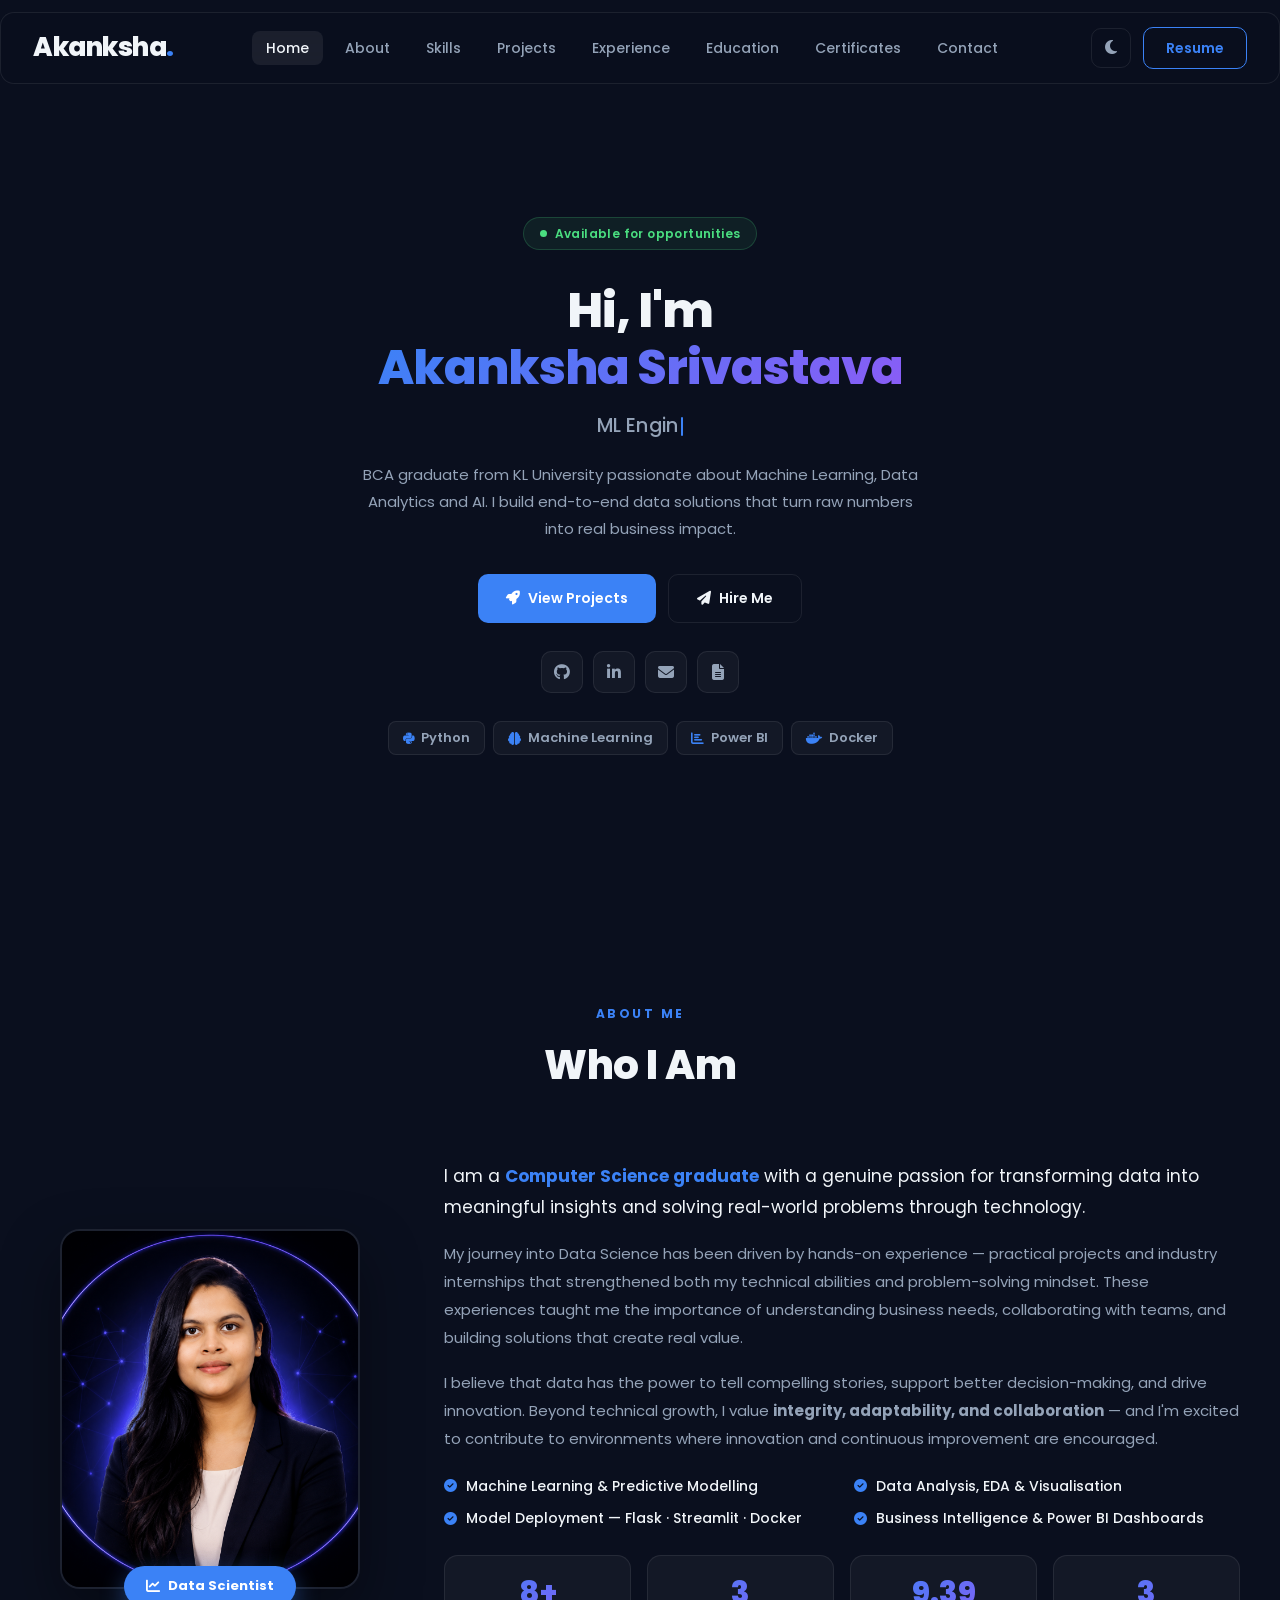
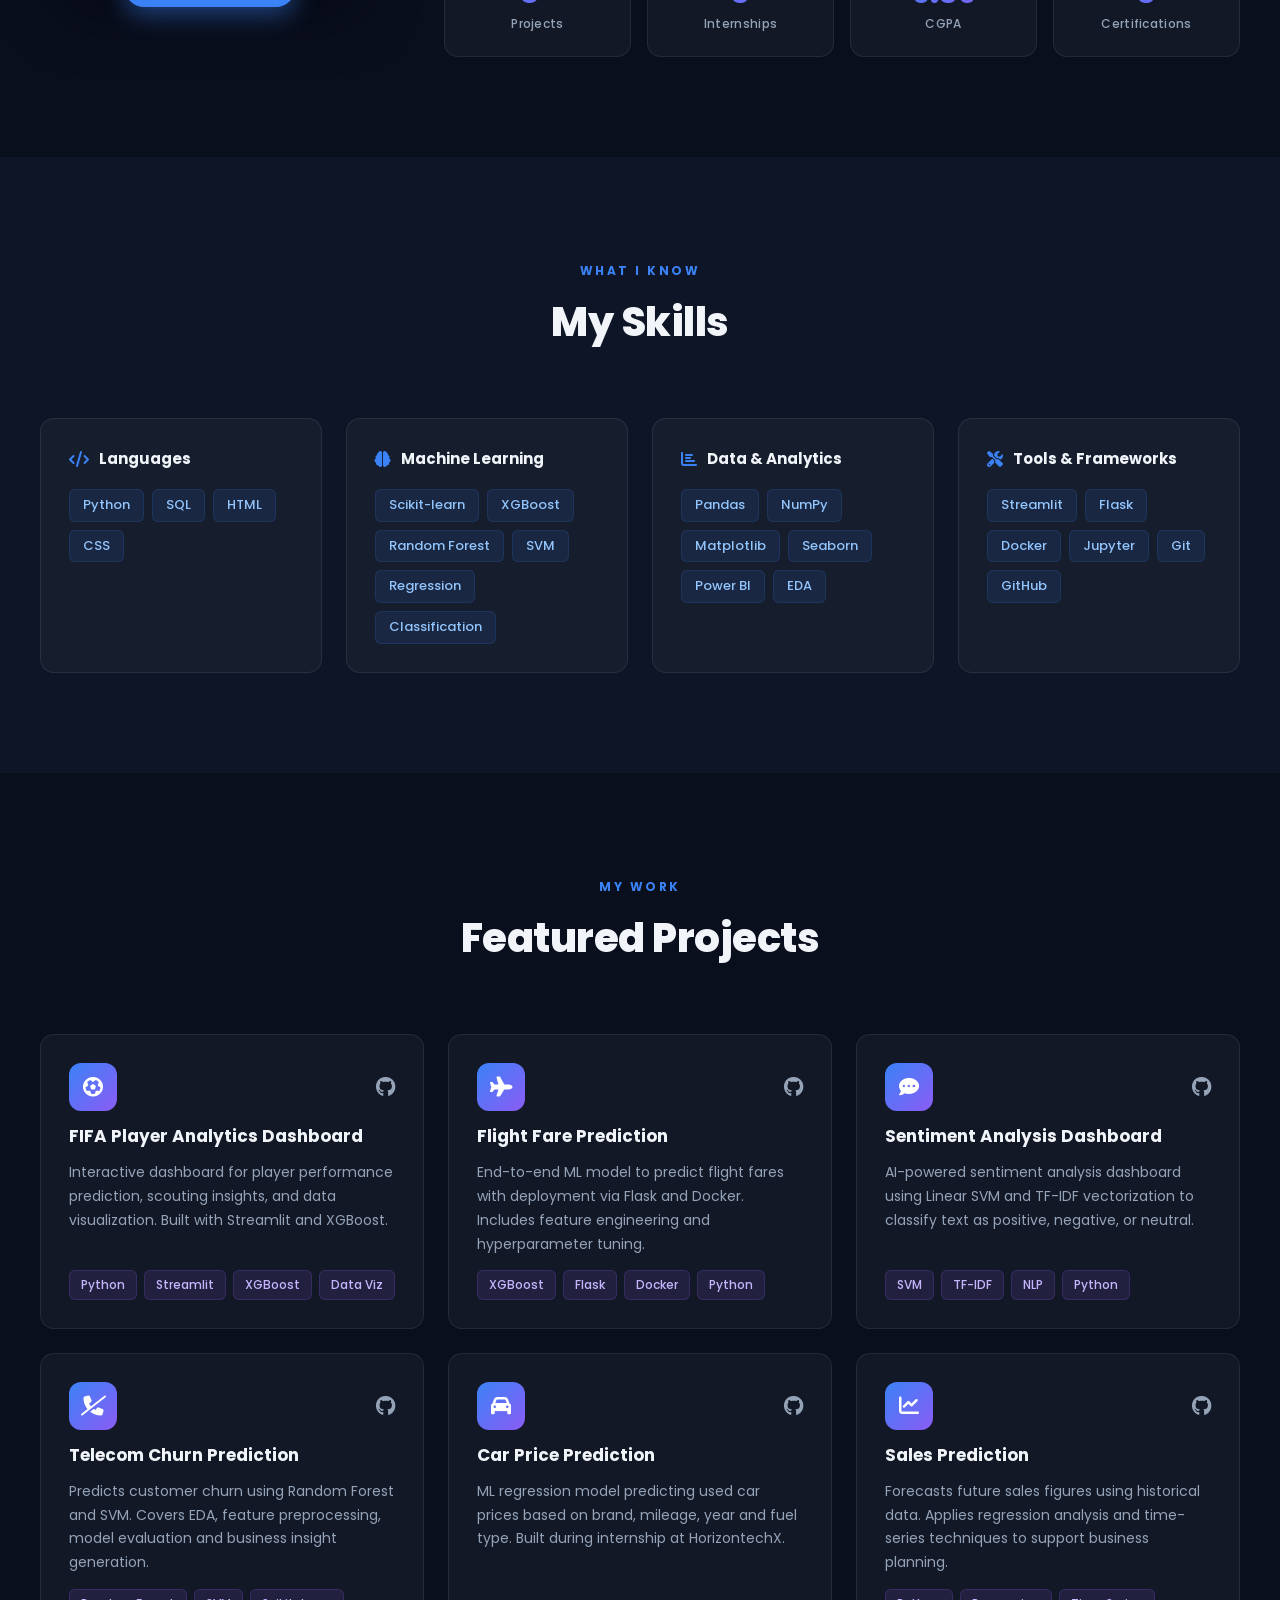
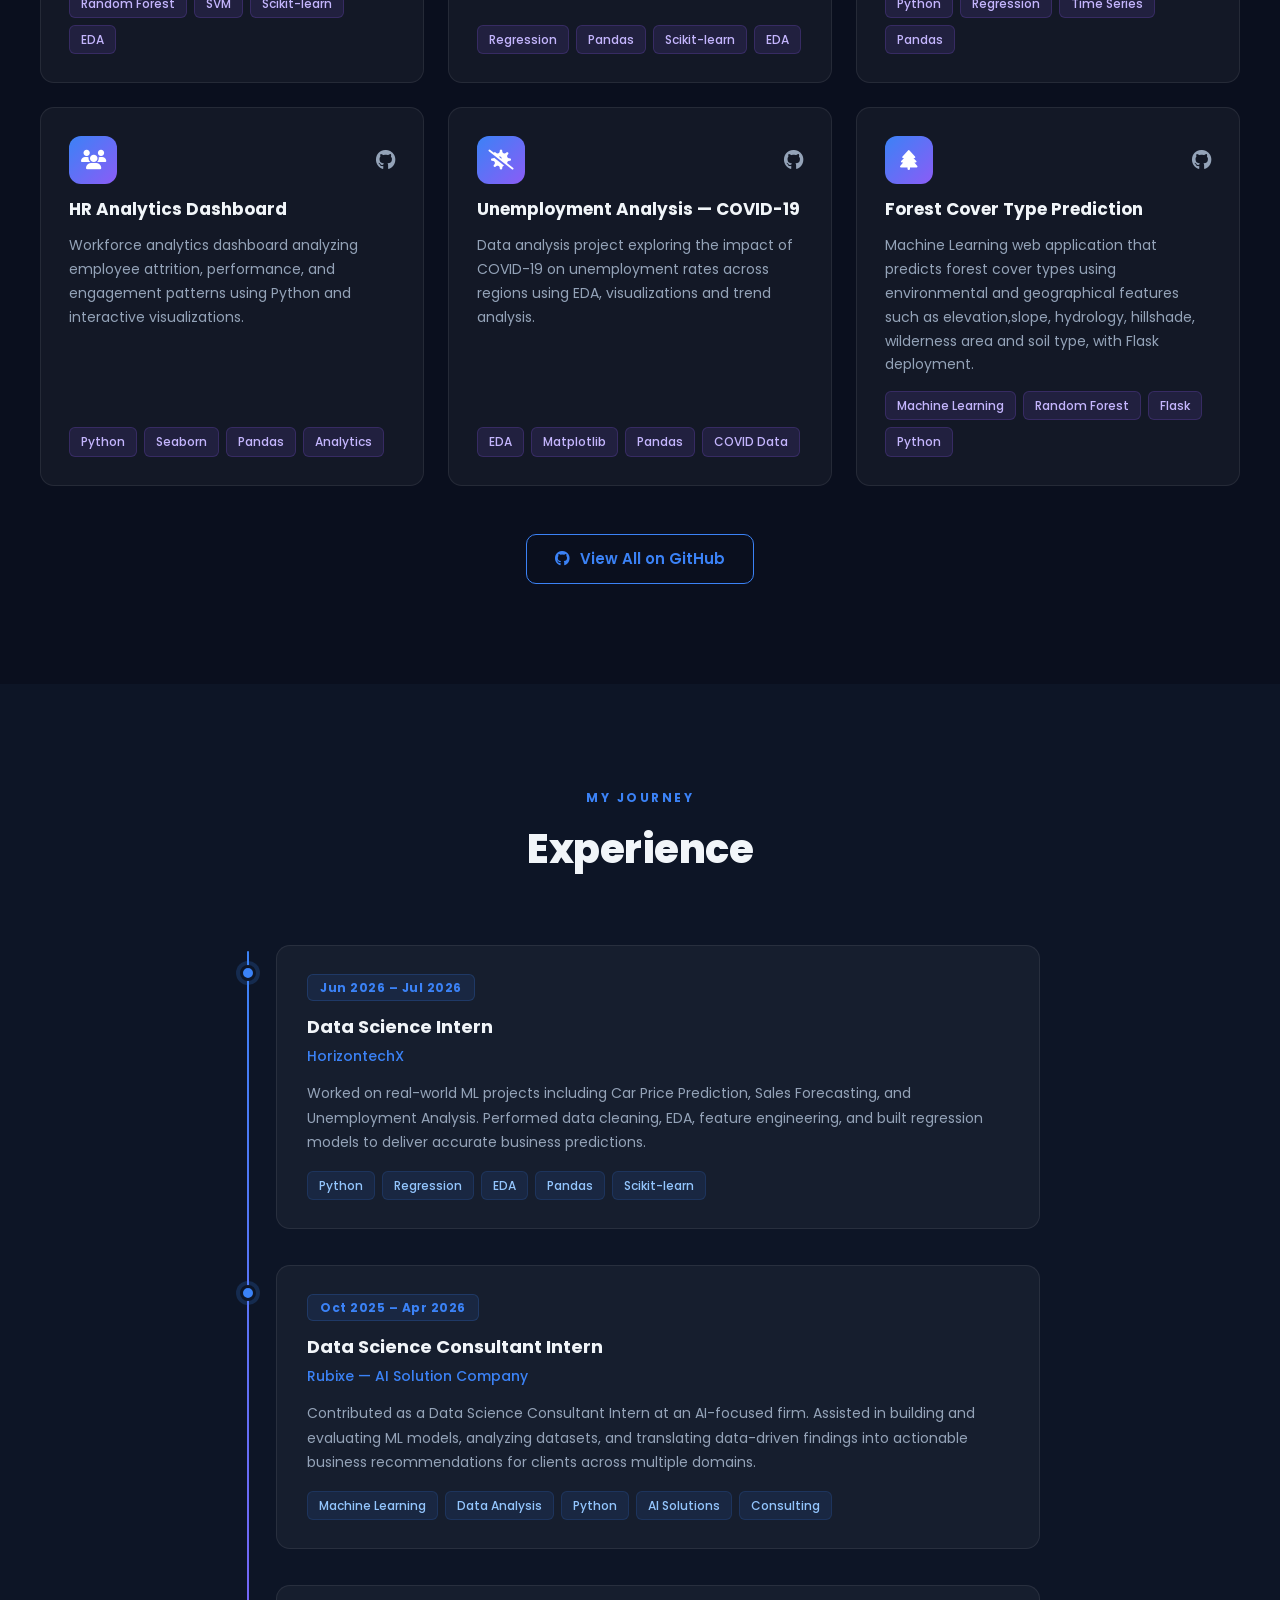
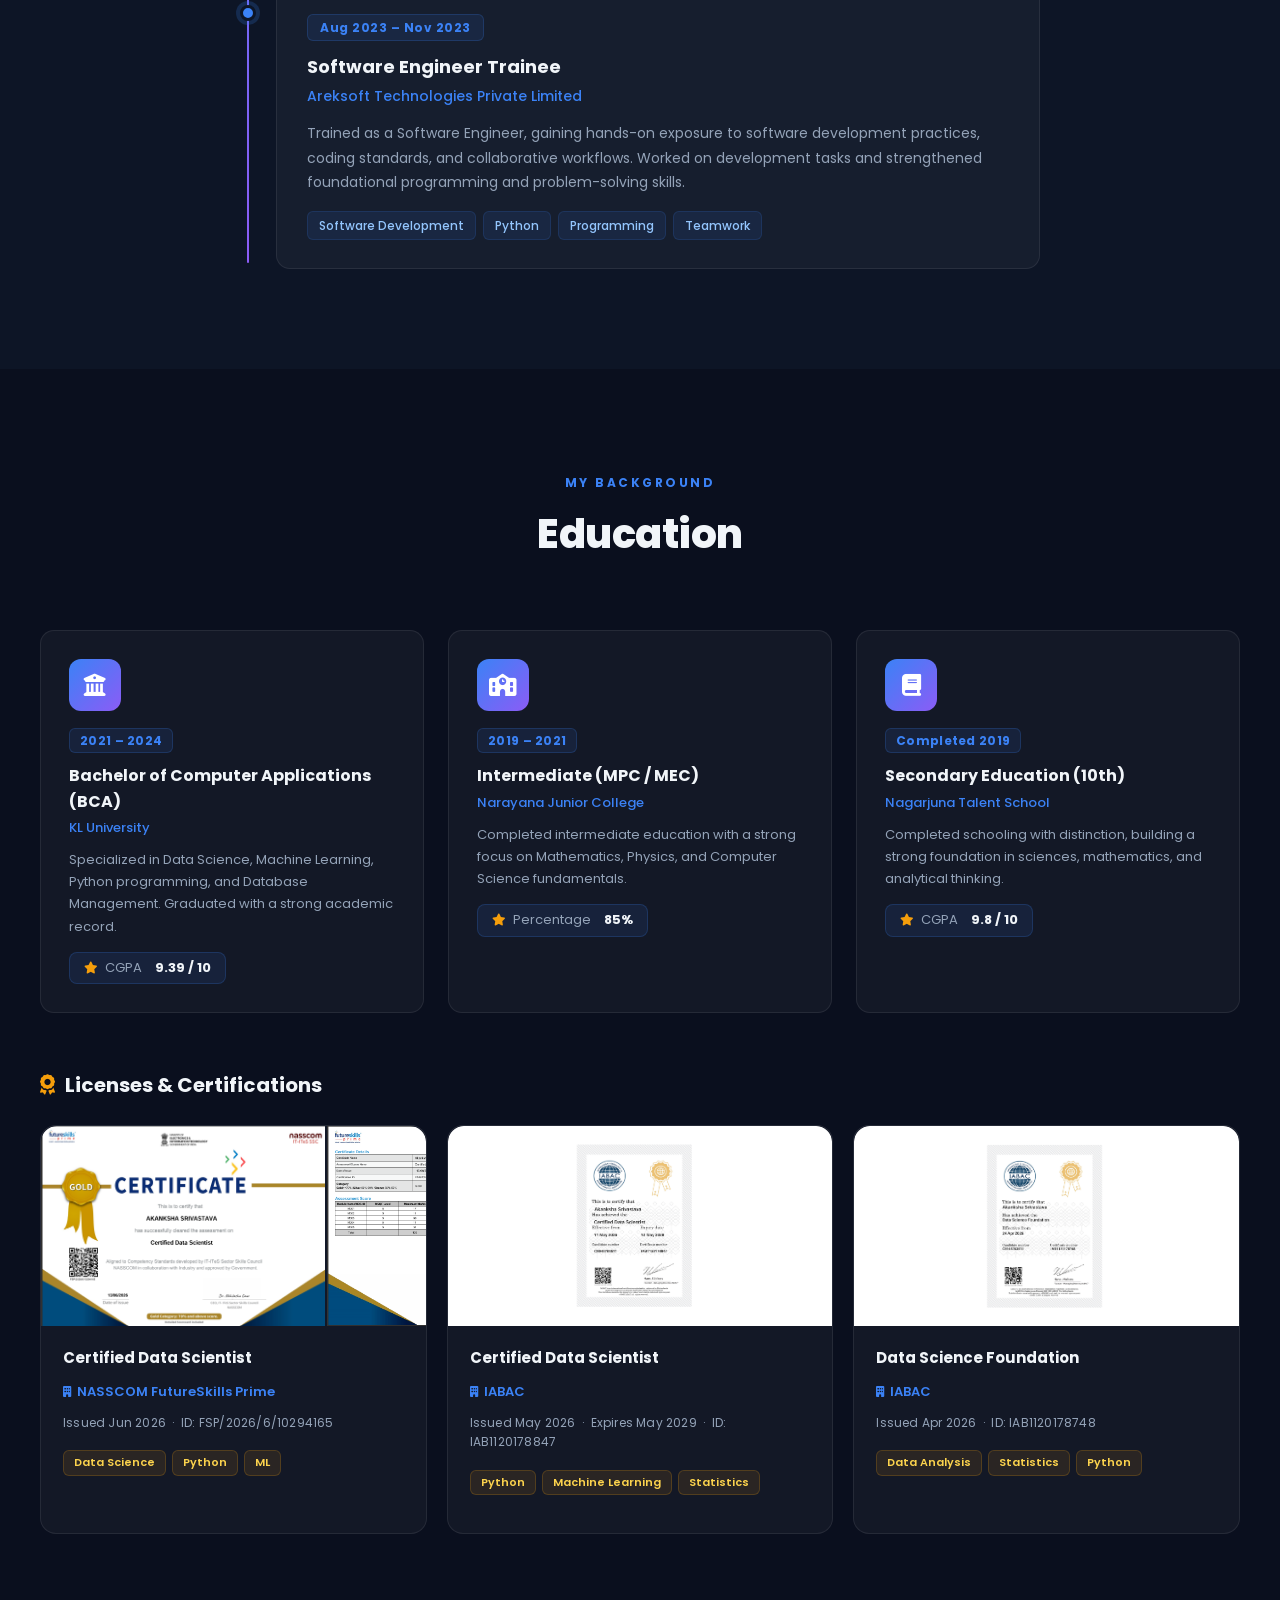
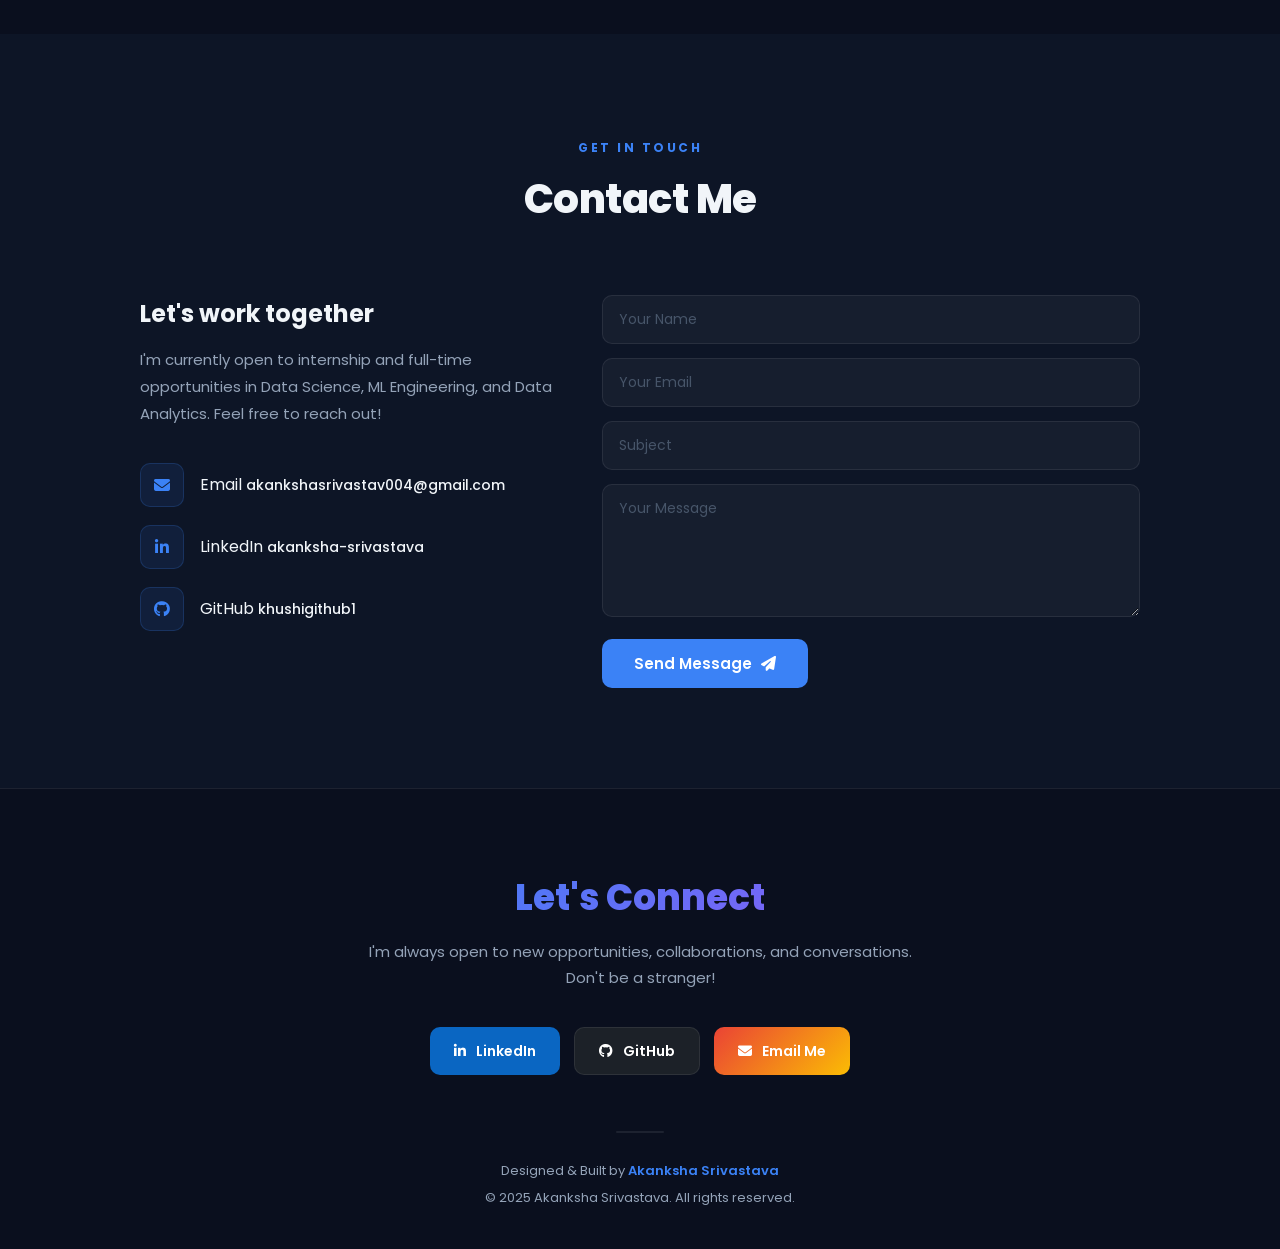
==== commit 9de28500: "Add Forest Cover Type Prediction project" ====
--- a/home.html
+++ b/home.html
@@ -355,6 +355,25 @@
             <p>Data analysis project exploring the impact of COVID-19 on unemployment rates across regions using EDA, visualizations and trend analysis.</p>
             <div class="project-tags">
                 <span>EDA</span><span>Matplotlib</span><span>Pandas</span><span>COVID Data</span>
+            </div>
+        </div>
+
+
+        <!-- 9 -->
+        <div class="project-card">
+            <div class="project-header">
+                <div class="project-icon"><i class="fas fa-tree"></i></div>
+                <div class="project-links">
+                    <a href="https://github.com/khushigithub1/Forest-Fire-Prediction" target="_blank" rel="noopener" title="GitHub"><i class="fab fa-github"></i></a>
+                </div>
+            </div>
+
+            <h3>Forest Cover Type Prediction</h3>
+
+            <p> Machine Learning web application that predicts forest cover types using environmental and geographical features such as elevation,slope, hydrology, hillshade, wilderness area and soil type, with Flask deployment.</p>
+
+            <div class="project-tags">
+                <span>Machine Learning</span><span>Random Forest</span><span>Flask</span><span>Python</span>
             </div>
         </div>
 
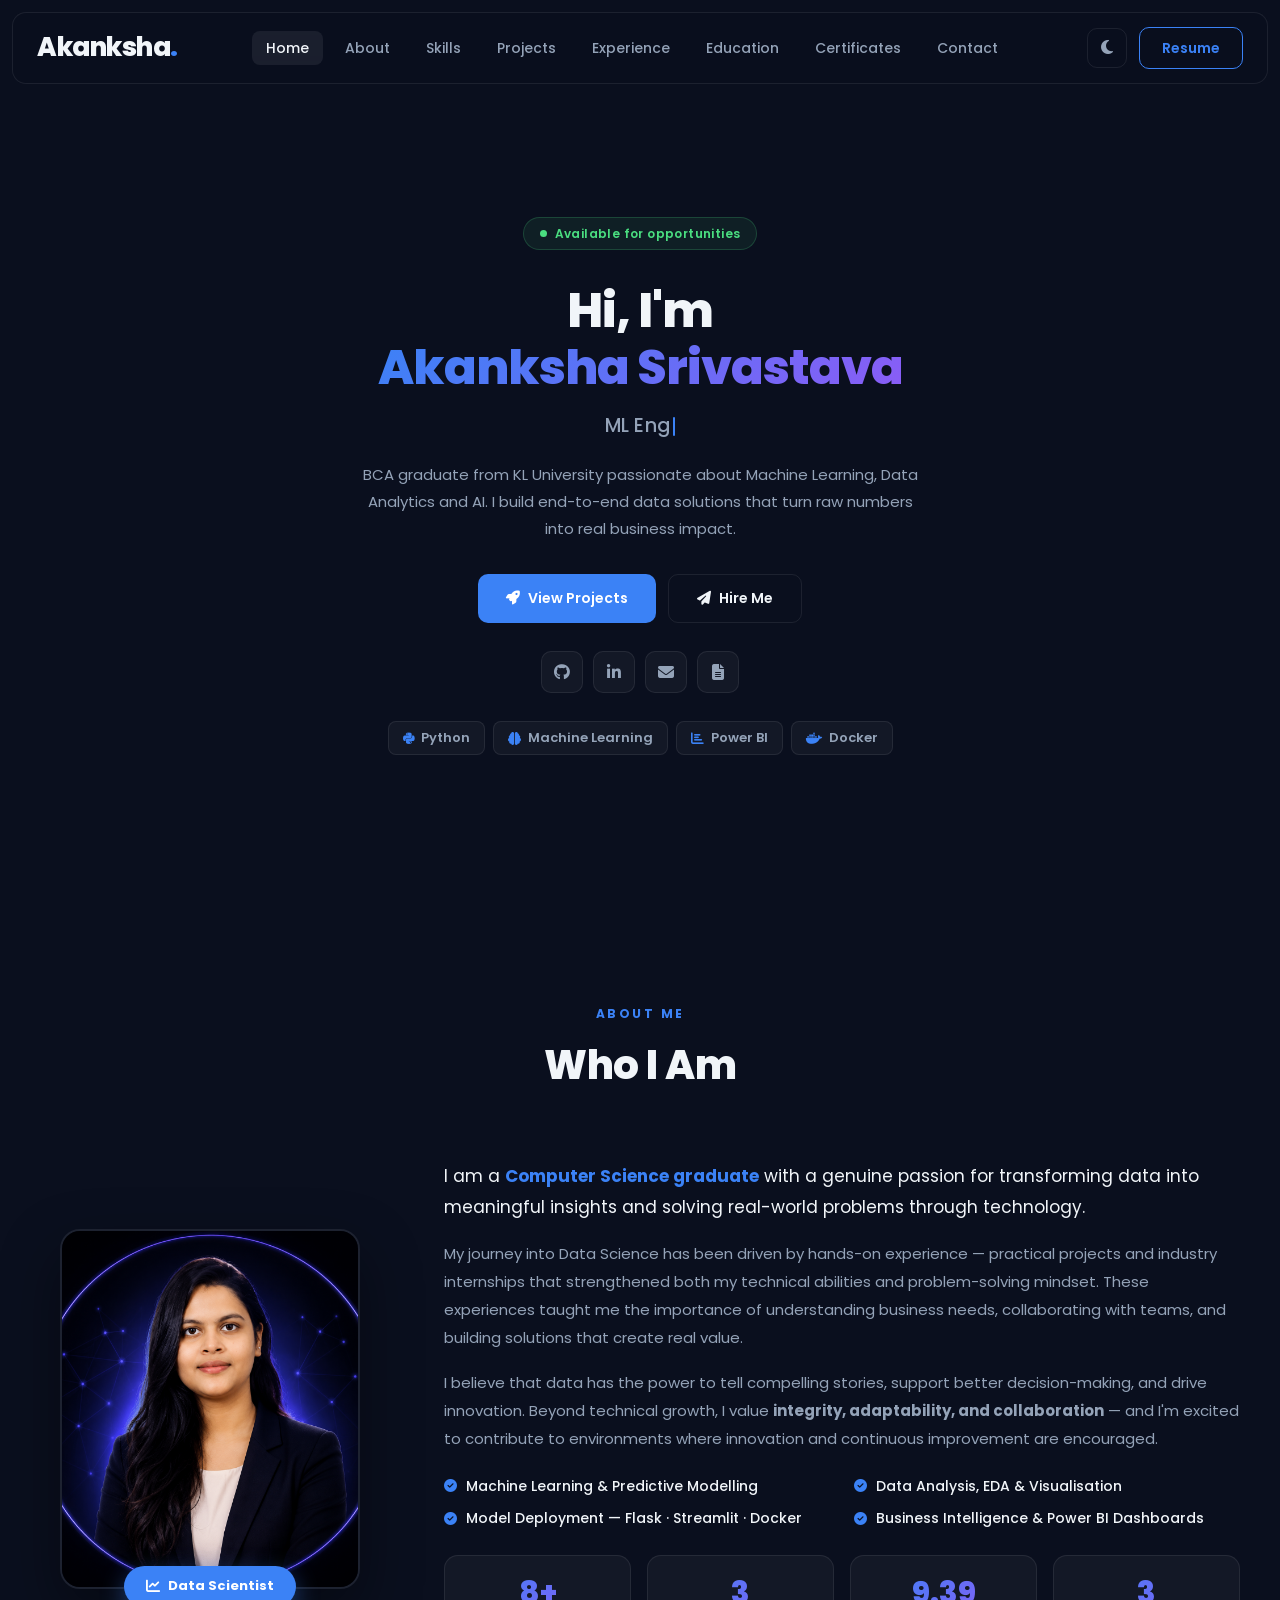
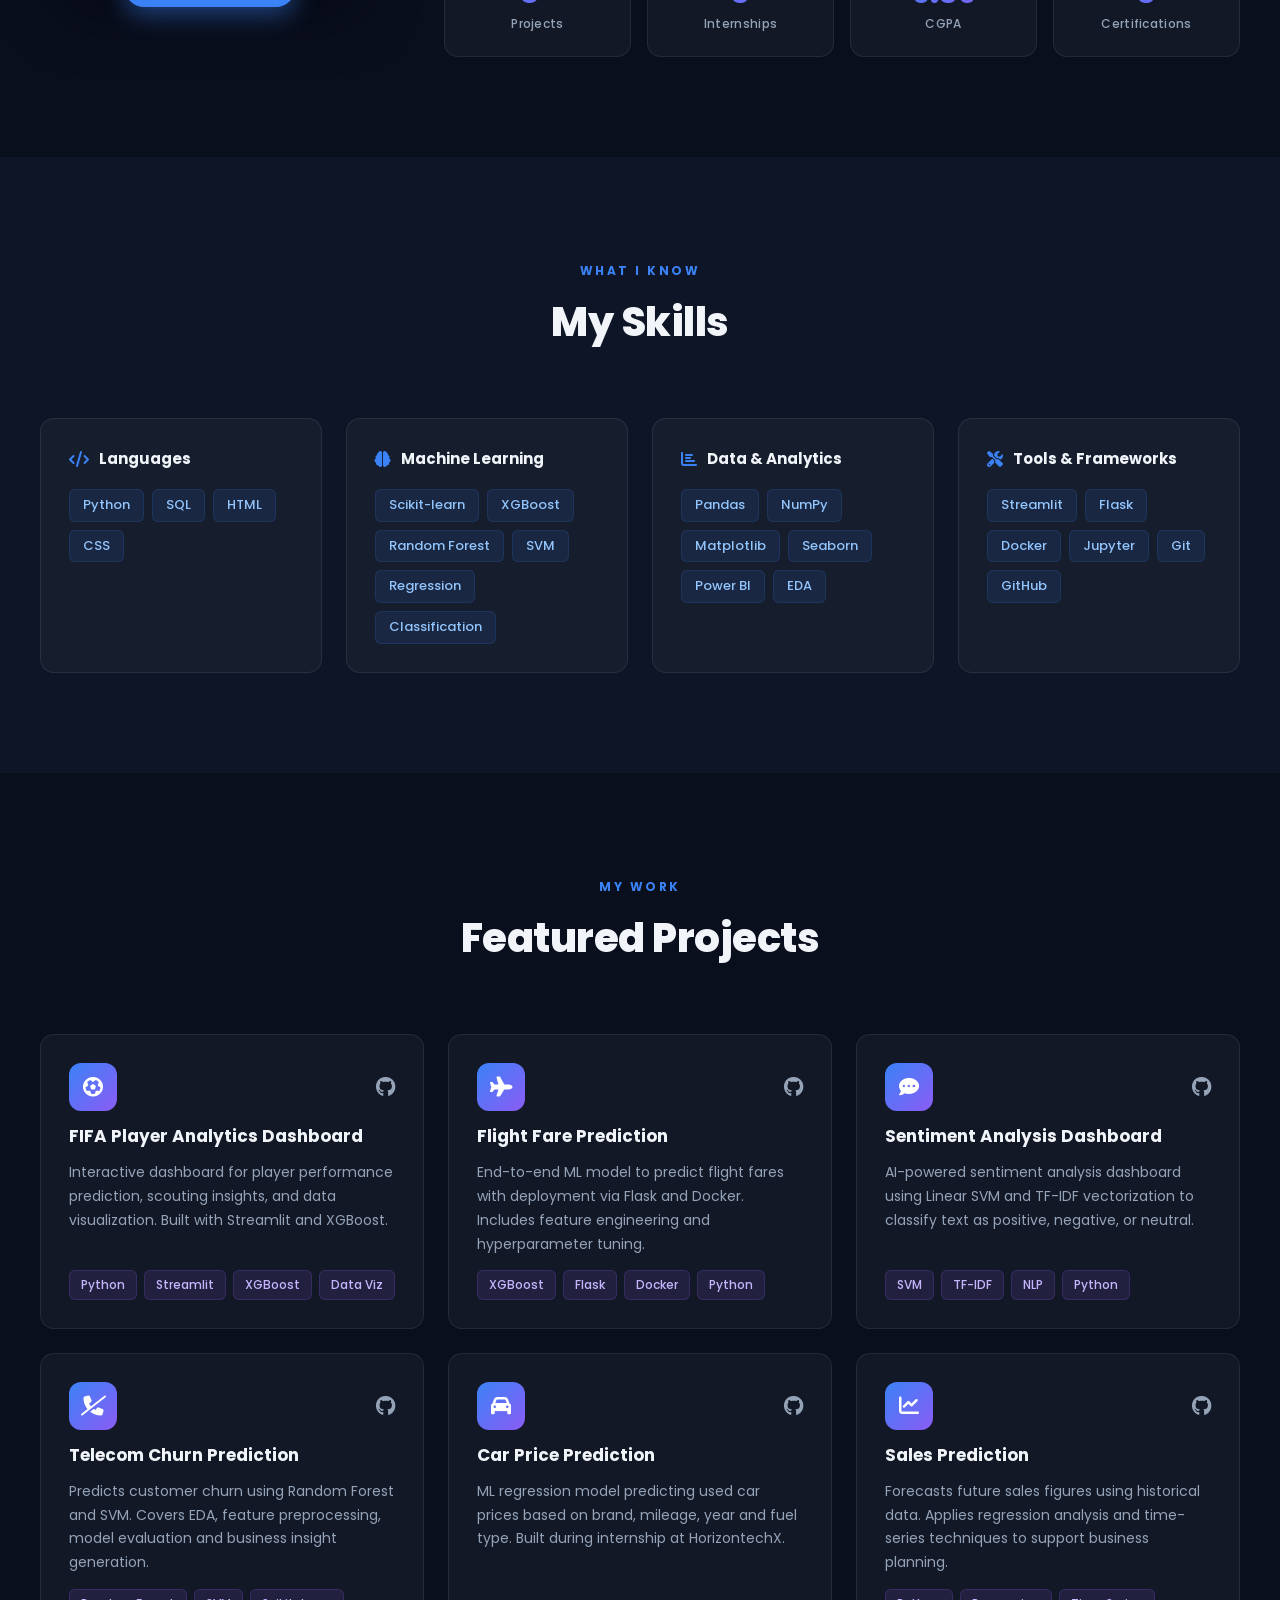
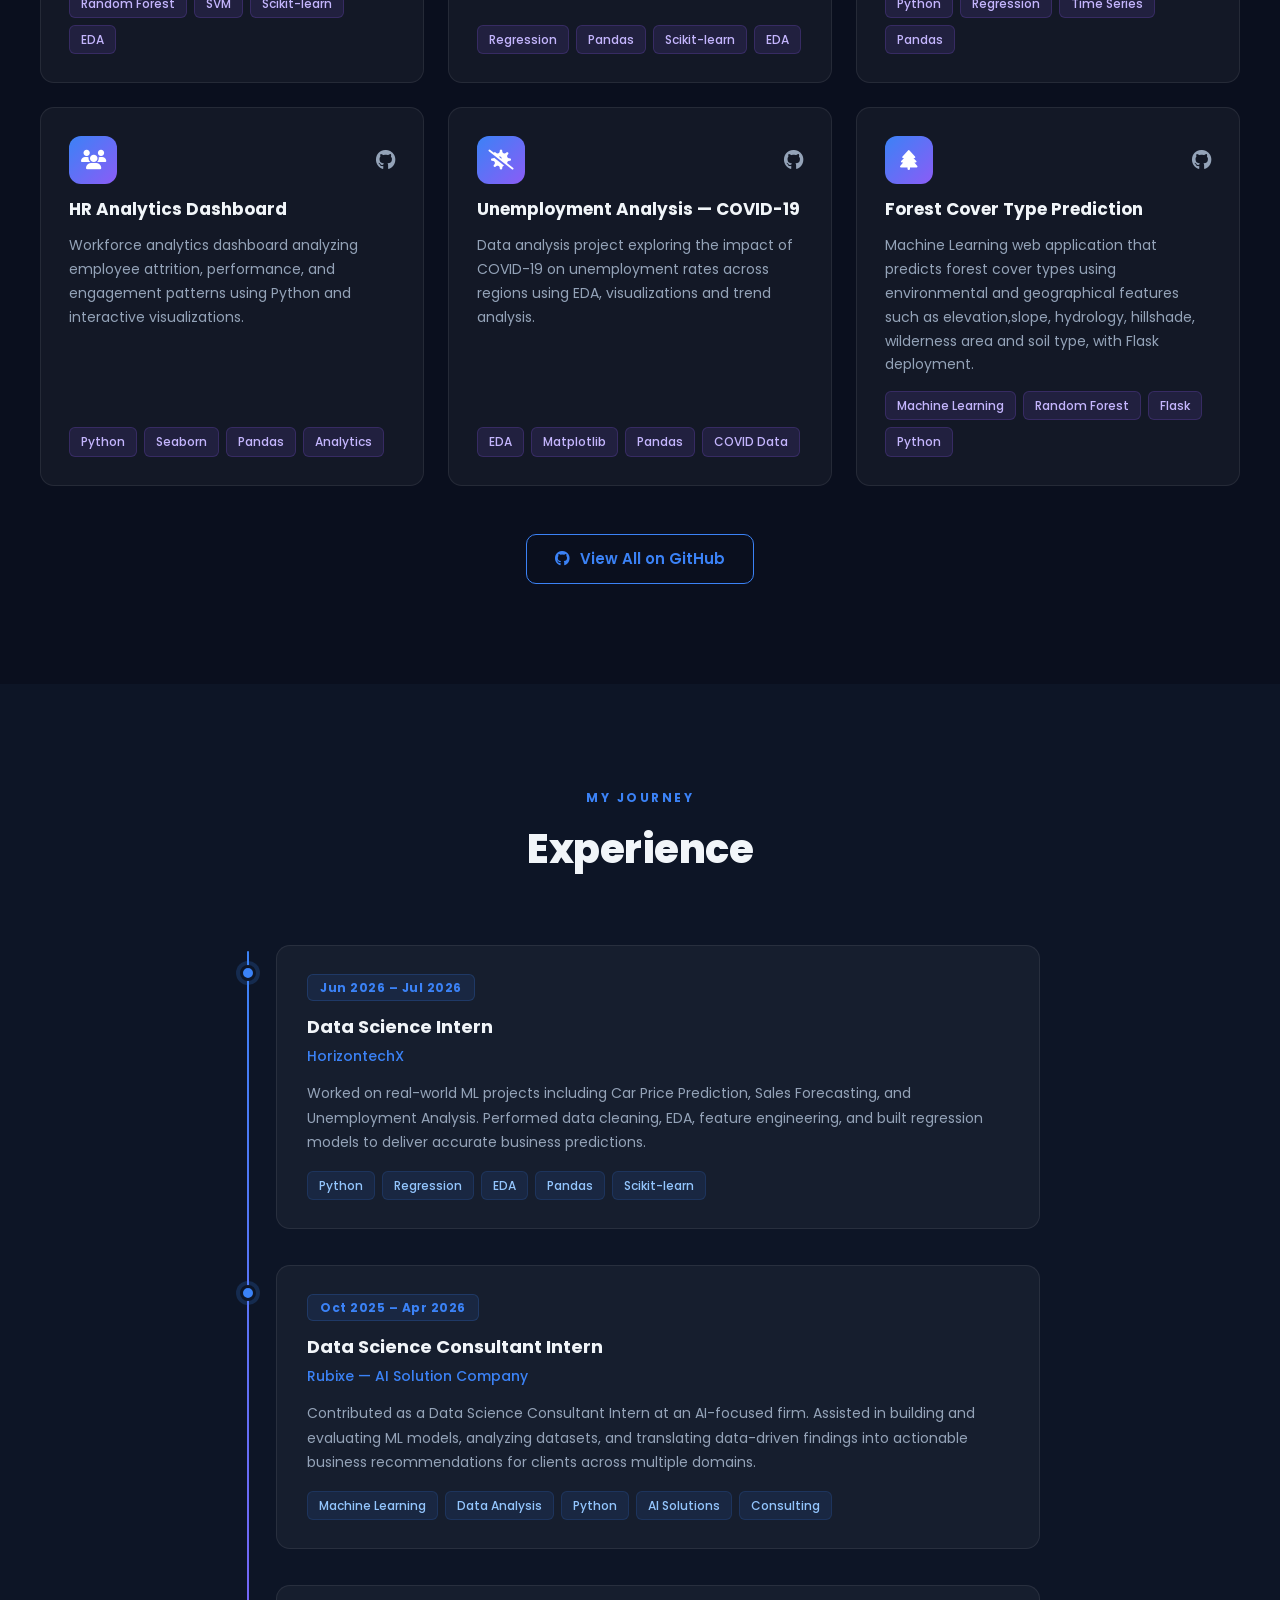
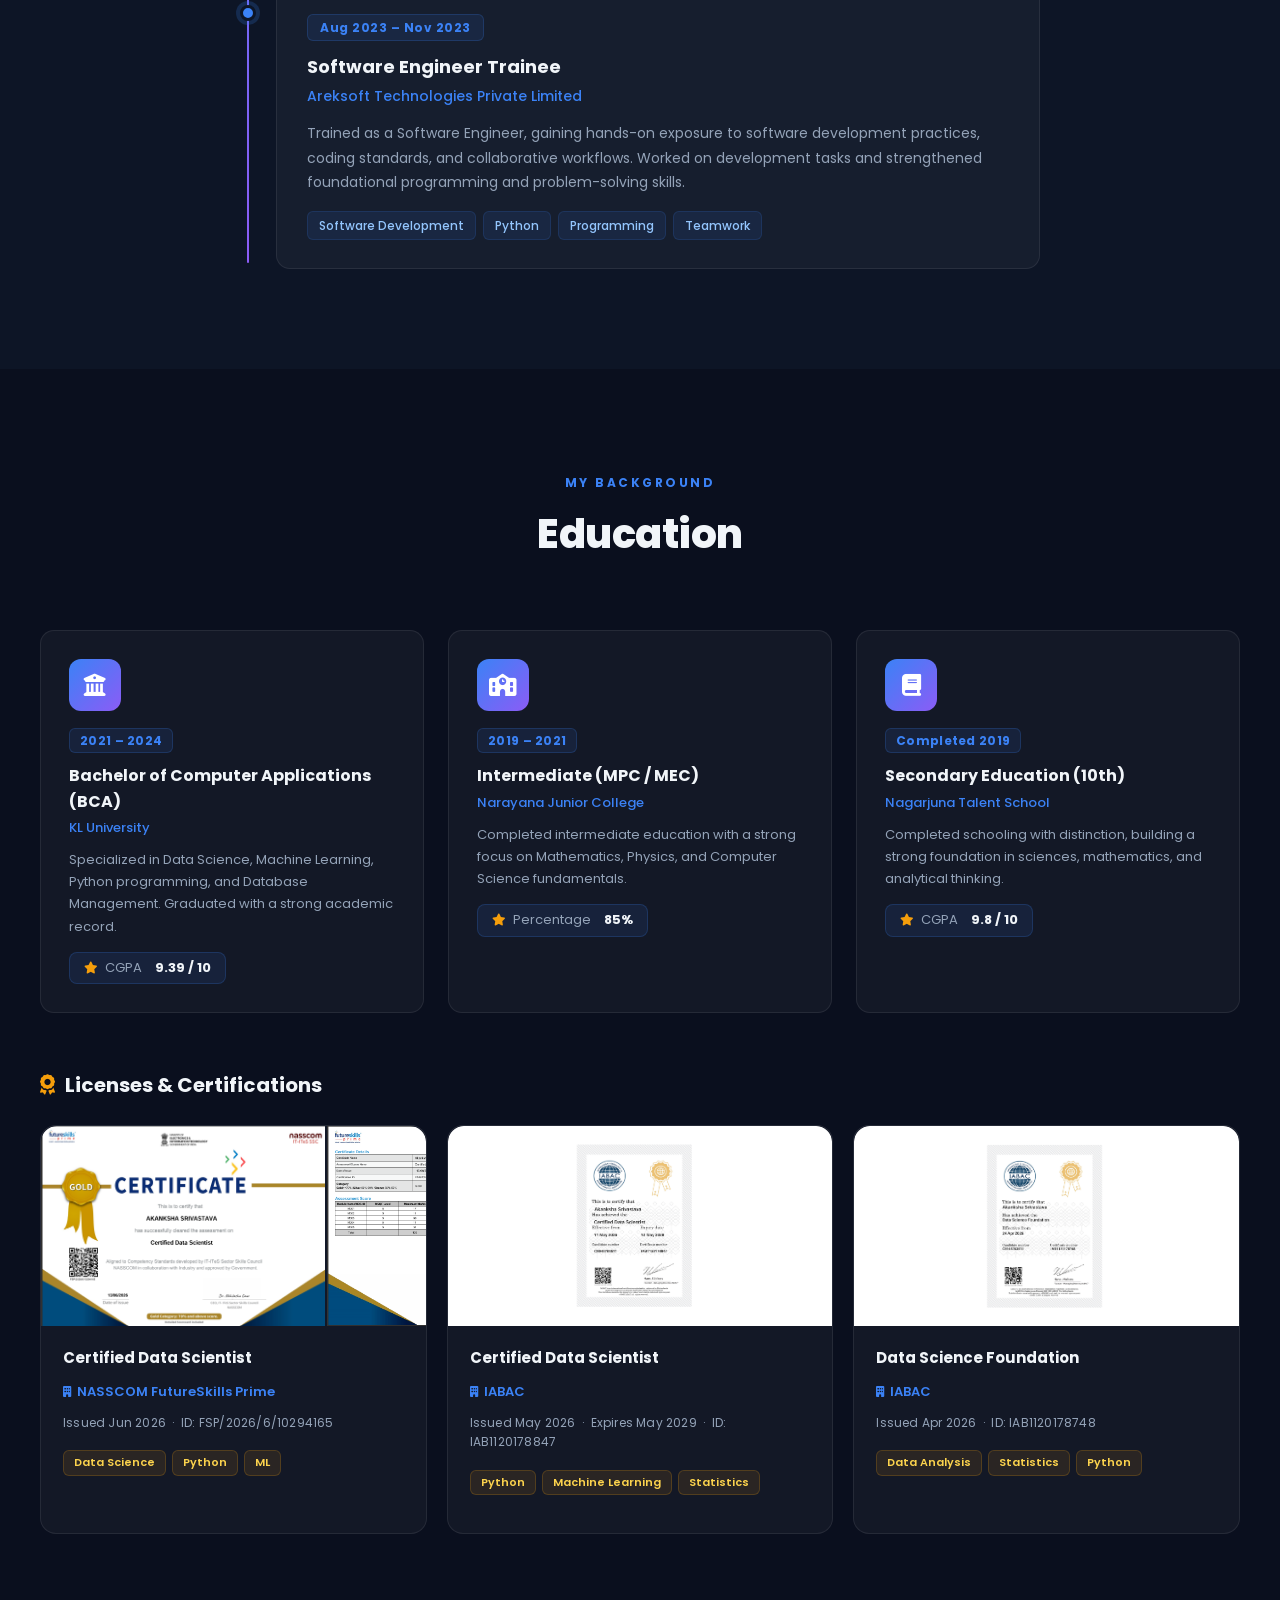
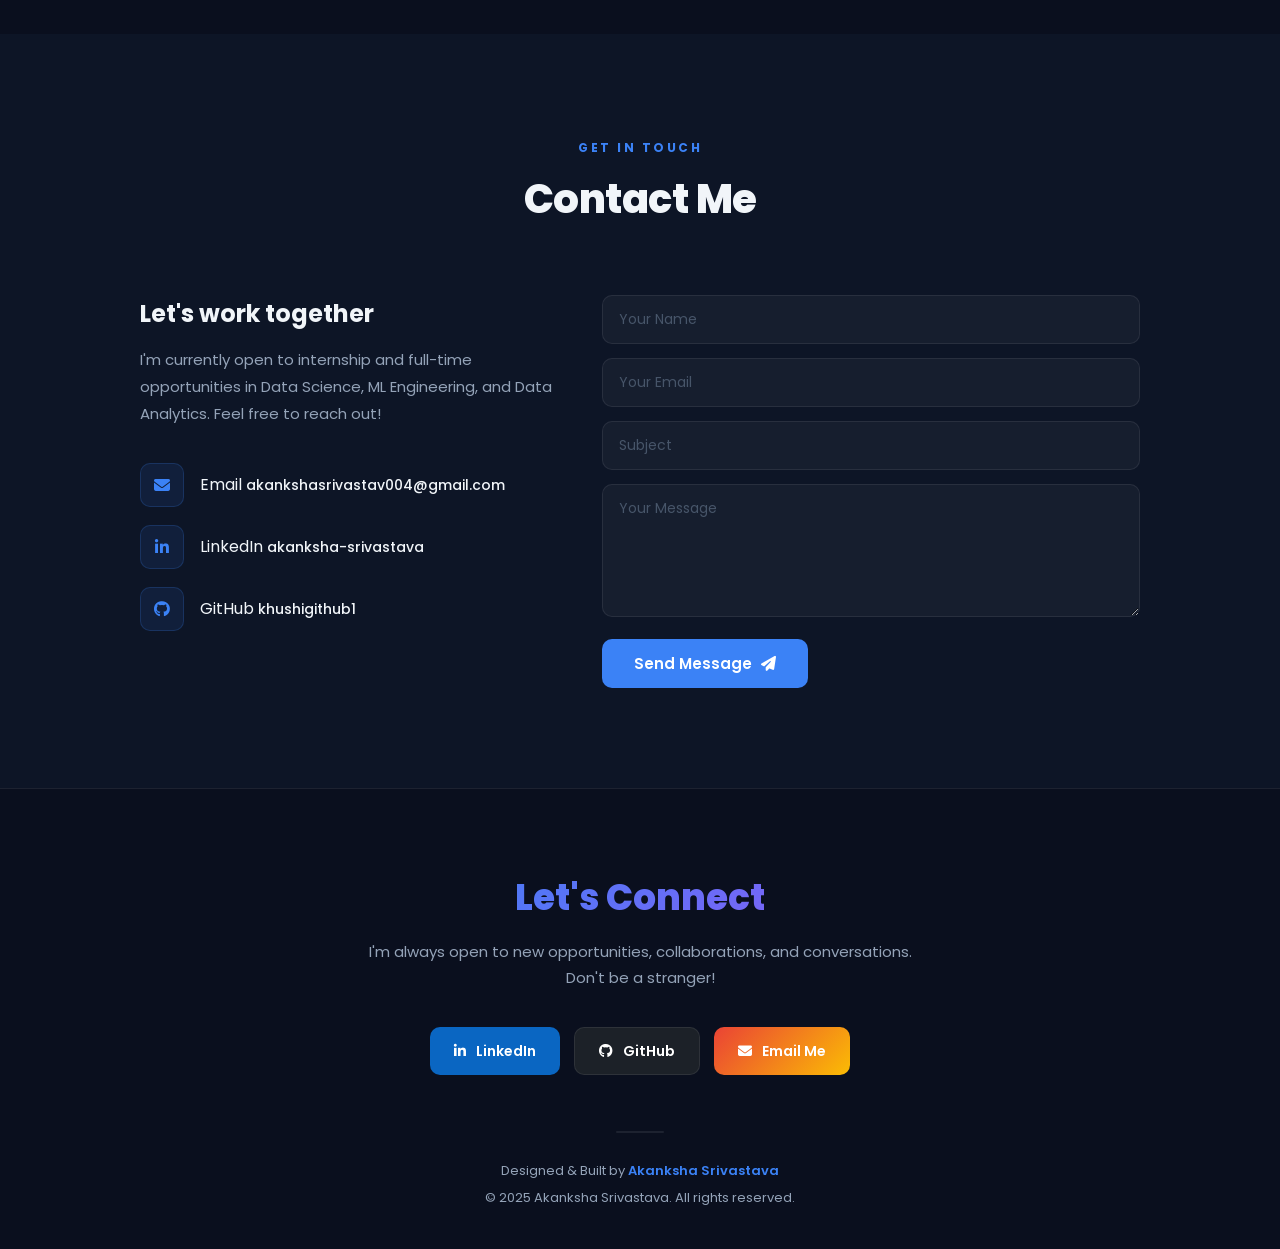
==== commit 72f72bf4: "Update portfolio images and styling" ====
--- a/home.html
+++ b/home.html
@@ -47,6 +47,23 @@
         </div>
     </nav>
 </header>
+
+<!-- Mobile nav overlay — outside header so it covers full screen -->
+<div class="mobile-nav" id="mobile-nav">
+    <button class="mobile-nav-close" id="mobile-nav-close" aria-label="Close menu">
+        <i class="fa-solid fa-xmark"></i>
+    </button>
+    <ul>
+        <li><a href="#hero" class="nav-link">Home</a></li>
+        <li><a href="#about" class="nav-link">About</a></li>
+        <li><a href="#skills" class="nav-link">Skills</a></li>
+        <li><a href="#projects" class="nav-link">Projects</a></li>
+        <li><a href="#experience" class="nav-link">Experience</a></li>
+        <li><a href="#education" class="nav-link">Education</a></li>
+        <li><a href="#certificates" class="nav-link">Certificates</a></li>
+        <li><a href="#contact" class="nav-link">Contact</a></li>
+    </ul>
+</div>
 
 <!-- ================= HERO ================= -->
 <section class="hero" id="hero">
@@ -109,7 +126,7 @@
         <!-- Left — Photo -->
         <div class="about-photo-col">
             <div class="about-photo-wrap">
-                <img src="professional image.png" alt="Akanksha Srivastava">
+                <img src="professional-image.png" alt="Akanksha Srivastava">
                 <div class="about-photo-badge">
                     <i class="fas fa-chart-line"></i>
                     <span>Data Scientist</span>
@@ -525,8 +542,8 @@
             <!-- Cert 1 — NASSCOM (2 images) -->
             <div class="cert-card cert-img-card">
                 <div class="cert-images">
-                    <img src="assets/Nasscom Certificate -1.png" alt="NASSCOM Certificate page 1" loading="lazy">
-                    <img src="assets/Nasscom Certificate - 2.png" alt="NASSCOM Certificate page 2" loading="lazy">
+                    <img src="assets/nasscom-cert-1.png" alt="NASSCOM Certificate page 1" loading="lazy">
+                    <img src="assets/nasscom-cert-2.png" alt="NASSCOM Certificate page 2" loading="lazy">
                 </div>
                 <div class="cert-info">
                     <h4>Certified Data Scientist</h4>
@@ -541,7 +558,7 @@
         <!-- Cert 2 — IABAC Certified Data Scientist -->
         <div class="cert-card cert-img-card">
             <div class="cert-images cert-images--single cert-images--white">
-                <img src="assets/Certified Data Scientists.png" alt="IABAC Certified Data Scientist" loading="lazy">
+                <img src="assets/iabac-certified-ds.png" alt="IABAC Certified Data Scientist" loading="lazy">
             </div>
             <div class="cert-info">
                 <h4>Certified Data Scientist</h4>
@@ -556,7 +573,7 @@
         <!-- Cert 3 — IABAC Data Science Foundation -->
         <div class="cert-card cert-img-card">
             <div class="cert-images cert-images--single cert-images--white">
-                <img src="assets/data science foundation.png" alt="IABAC Data Science Foundation" loading="lazy">
+                <img src="assets/iabac-ds-foundation.png" alt="IABAC Data Science Foundation" loading="lazy">
             </div>
             <div class="cert-info">
                 <h4>Data Science Foundation</h4>
--- a/home.css
+++ b/home.css
@@ -23,7 +23,10 @@
   box-sizing: border-box;
 }
 
-html { scroll-behavior: smooth; }
+html {
+  scroll-behavior: smooth;
+  overflow-x: hidden;
+}
 
 body {
   font-family: 'Poppins', sans-serif;
@@ -56,13 +59,16 @@
   height: var(--nav-h);
   max-width: 1280px;
   margin: 12px auto;
-  padding: 0 32px;
-  background: rgba(10,15,30,0.75);
+  padding: 0 24px;
+  background: rgba(10,15,30,0.85);
   border: 1px solid var(--border);
   border-radius: 14px;
   backdrop-filter: blur(16px);
   -webkit-backdrop-filter: blur(16px);
   transition: margin 0.3s, border-radius 0.3s, box-shadow 0.3s;
+  /* prevent overflow on mobile */
+  width: calc(100% - 24px);
+  box-sizing: border-box;
 }
 
 .navbar.scrolled {
@@ -144,6 +150,8 @@
   cursor: pointer;
   align-items: center;
   justify-content: center;
+  position: relative;
+  z-index: 999;
 }
 
 /* ============================================================
@@ -436,6 +444,8 @@
   padding: 100px 40px;
   max-width: 1280px;
   margin: 0 auto;
+  width: 100%;
+  box-sizing: border-box;
 }
 
 .section-label {
@@ -1359,6 +1369,75 @@
 }
 
 /* ============================================================
+   MOBILE NAV OVERLAY
+   ============================================================ */
+.mobile-nav {
+  display: none;
+  position: fixed;
+  inset: 0;
+  width: 100%;
+  height: 100%;
+  background: #0A0F1E;
+  z-index: 9999;
+  flex-direction: column;
+  align-items: center;
+  justify-content: center;
+  gap: 8px;
+}
+.mobile-nav.open { display: flex; }
+
+.mobile-nav ul {
+  list-style: none;
+  display: flex;
+  flex-direction: column;
+  align-items: center;
+  gap: 6px;
+  width: 100%;
+  padding: 0 32px;
+}
+
+.mobile-nav ul a {
+  display: block;
+  width: 100%;
+  text-align: center;
+  font-size: 18px;
+  font-weight: 600;
+  color: #94A3B8;
+  padding: 14px 0;
+  border-radius: 10px;
+  text-decoration: none;
+  transition: color 0.2s, background 0.2s;
+  border-bottom: 1px solid rgba(255,255,255,0.06);
+}
+.mobile-nav ul li:last-child a { border-bottom: none; }
+.mobile-nav ul a:hover { color: #3B82F6; background: rgba(59,130,246,0.08); }
+
+.mobile-nav-close {
+  position: absolute;
+  top: 20px;
+  right: 20px;
+  width: 44px;
+  height: 44px;
+  border-radius: 10px;
+  border: 1px solid rgba(255,255,255,0.1);
+  background: rgba(255,255,255,0.06);
+  color: #F1F5F9;
+  font-size: 20px;
+  cursor: pointer;
+  display: flex;
+  align-items: center;
+  justify-content: center;
+  transition: background 0.2s;
+}
+.mobile-nav-close:hover { background: rgba(255,255,255,0.12); }
+
+/* Light mode */
+body.light-mode .mobile-nav { background: #F8FAFC; }
+body.light-mode .mobile-nav ul a { color: #475569; border-color: rgba(0,0,0,0.06); }
+body.light-mode .mobile-nav ul a:hover { color: #3B82F6; }
+body.light-mode .mobile-nav-close { color: #0F172A; border-color: rgba(0,0,0,0.1); }
+
+/* ============================================================
    LIGHT MODE
    ============================================================ */
 body.light-mode {
@@ -1383,51 +1462,118 @@
 body.light-mode .footer-social-btn.github { background: #24292E; }
 
 /* ============================================================
-   RESPONSIVE
+   RESPONSIVE — COMPLETE MOBILE-FIRST OVERHAUL
    ============================================================ */
+
+/* ---- Tablet (max 1024px) ---- */
 @media (max-width: 1024px) {
-  .about-grid { grid-template-columns: 1fr; }
-  .about-photo-col { display: none; }
-  .about-stats { grid-template-columns: repeat(4, 1fr); }
-}
-
+  .about-grid        { grid-template-columns: 1fr; }
+  .about-photo-col   { display: flex; justify-content: center; margin-bottom: 32px; }
+  .about-photo-wrap  { width: 200px; }
+  .about-photo-wrap img { height: 240px; }
+  .about-photo-badge { font-size: 11px; padding: 8px 16px; }
+  .about-stats       { grid-template-columns: repeat(4, 1fr); }
+  .edu-grid          { grid-template-columns: repeat(2, 1fr); }
+  .cert-grid         { grid-template-columns: repeat(2, 1fr); }
+  .projects-grid     { grid-template-columns: repeat(2, 1fr); }
+}
+
+/* ---- Small tablet / large phone (max 860px) ---- */
 @media (max-width: 860px) {
+
+  /* Hide desktop nav links on mobile */
+  .nav-links { display: none; }
+  .hamburger { display: flex; z-index: 1001; position: relative; }
+
+  /* Hero */
   .hero {
-    grid-template-columns: 1fr;
-    text-align: left;
-    padding-top: calc(var(--nav-h) + 50px);
-    padding-bottom: 60px;
-    gap: 0;
+    padding: calc(var(--nav-h) + 40px) 24px 60px;
+    text-align: center;
+    align-items: center;
   }
-  .hero-tag, .hero-buttons, .hero-social, .hero-chips { justify-content: flex-start; }
+  .hero h1 { font-size: clamp(28px, 7vw, 40px); }
+  .hero-tag,
+  .hero-buttons,
+  .hero-social,
+  .hero-chips { justify-content: center; }
+  .hero-desc { font-size: 14px; }
+
+  /* About */
+  .about-traits  { grid-template-columns: 1fr; }
+  .about-stats   { grid-template-columns: repeat(2, 1fr); }
+
+  /* Contact */
   .contact-wrapper { grid-template-columns: 1fr; }
-  .about-stats { grid-template-columns: repeat(4, 1fr); }
-  .about-traits { grid-template-columns: 1fr; }
-
-  .nav-links {
-    display: none;
-    flex-direction: column;
-    position: absolute;
-    top: calc(var(--nav-h) + 16px);
-    left: 16px;
-    right: 16px;
-    background: #0D1526;
-    border: 1px solid var(--border);
-    border-radius: 14px;
-    padding: 16px;
-    gap: 4px;
-    z-index: 999;
-  }
-  body.light-mode .nav-links { background: #F1F5F9; }
-  .nav-links.open { display: flex; }
-  .nav-links a { padding: 10px 14px; }
-  .hamburger { display: flex; }
-}
-
+  .send-btn { align-self: stretch; justify-content: center; }
+}
+
+/* ---- Mobile (max 600px) ---- */
 @media (max-width: 600px) {
-  section { padding: 72px 20px; }
-  .navbar { margin: 8px 12px; padding: 0 16px; }
-  .footer { padding: 60px 20px 30px; }
-  .footer-social { flex-direction: column; align-items: stretch; }
-  .footer-social-btn { justify-content: center; }
-}
+
+  /* Global section padding */
+  section { padding: 60px 16px; }
+
+  /* Navbar */
+  .navbar { margin: 8px 10px; padding: 0 14px; }
+  .logo a { font-size: 22px; }
+  .resume-btn { padding: 7px 14px; font-size: 13px; }
+
+  /* Hero */
+  .hero { padding: calc(var(--nav-h) + 30px) 16px 50px; }
+  .hero h1 { font-size: clamp(26px, 8vw, 36px); letter-spacing: -0.5px; }
+  .hero h2 { font-size: 15px; }
+  .hero-desc { font-size: 13px; }
+  .hero-buttons { flex-direction: column; width: 100%; }
+  .btn-primary,
+  .btn-secondary { justify-content: center; width: 100%; }
+  .hero-chips span { font-size: 12px; padding: 5px 10px; }
+
+  /* Section titles */
+  .section-title { margin-bottom: 36px; }
+  .section-title h2 { font-size: clamp(22px, 6vw, 30px); }
+
+  /* About */
+  .about-stats { grid-template-columns: repeat(2, 1fr); gap: 10px; }
+  .stat-card { padding: 16px 10px; }
+  .stat-card .num { font-size: 24px; }
+  .about-intro { font-size: 15px; }
+  .about-bio { font-size: 14px; }
+
+  /* Skills */
+  .skills-grid { grid-template-columns: 1fr; gap: 16px; }
+  .skill-category { padding: 20px; }
+
+  /* Projects */
+  .projects-grid { grid-template-columns: 1fr; gap: 16px; }
+  .project-card { padding: 20px; }
+
+  /* Experience */
+  .timeline::before { left: 6px; }
+  .timeline-item { padding-left: 28px; }
+  .timeline-dot { width: 14px; height: 14px; top: 18px; }
+  .timeline-card { padding: 20px; }
+  .timeline-card h3 { font-size: 16px; }
+  .timeline-card p { font-size: 13px; }
+
+  /* Education */
+  .edu-grid { grid-template-columns: 1fr; gap: 16px; }
+  .edu-card { padding: 20px; }
+
+  /* Certificates */
+  .cert-grid { grid-template-columns: 1fr; gap: 16px; }
+  .cert-img-card .cert-info { padding: 16px; }
+  .cert-images { height: 160px; }
+
+  /* Contact */
+  .contact-wrapper { gap: 28px; }
+  .contact-info h3 { font-size: 20px; }
+  .form-group input,
+  .form-group textarea { font-size: 14px; padding: 11px 14px; }
+
+  /* Footer */
+  .footer { padding: 50px 16px 28px; }
+  .footer-connect h2 { font-size: 26px; }
+  .footer-social { flex-direction: column; align-items: stretch; gap: 10px; }
+  .footer-social-btn { justify-content: center; padding: 12px 20px; }
+  .back-to-top { bottom: 16px; right: 16px; width: 40px; height: 40px; }
+}
